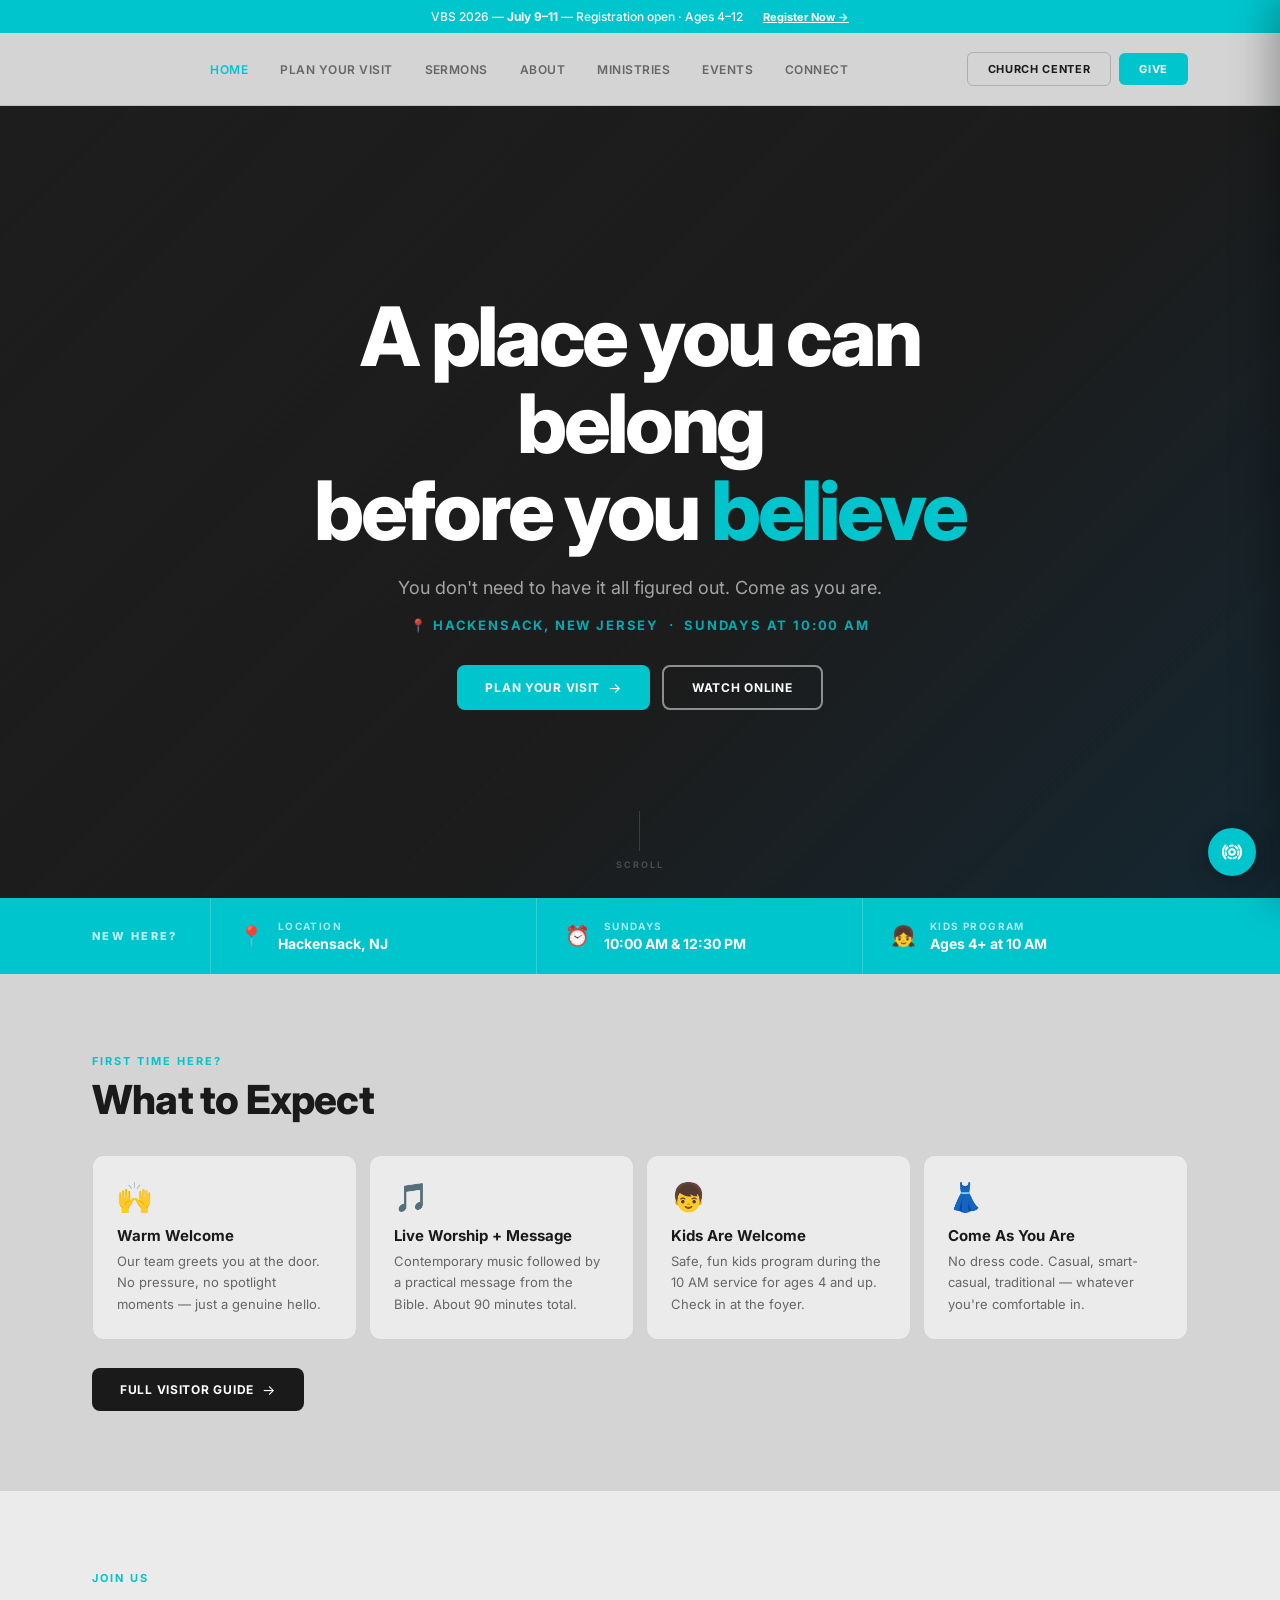
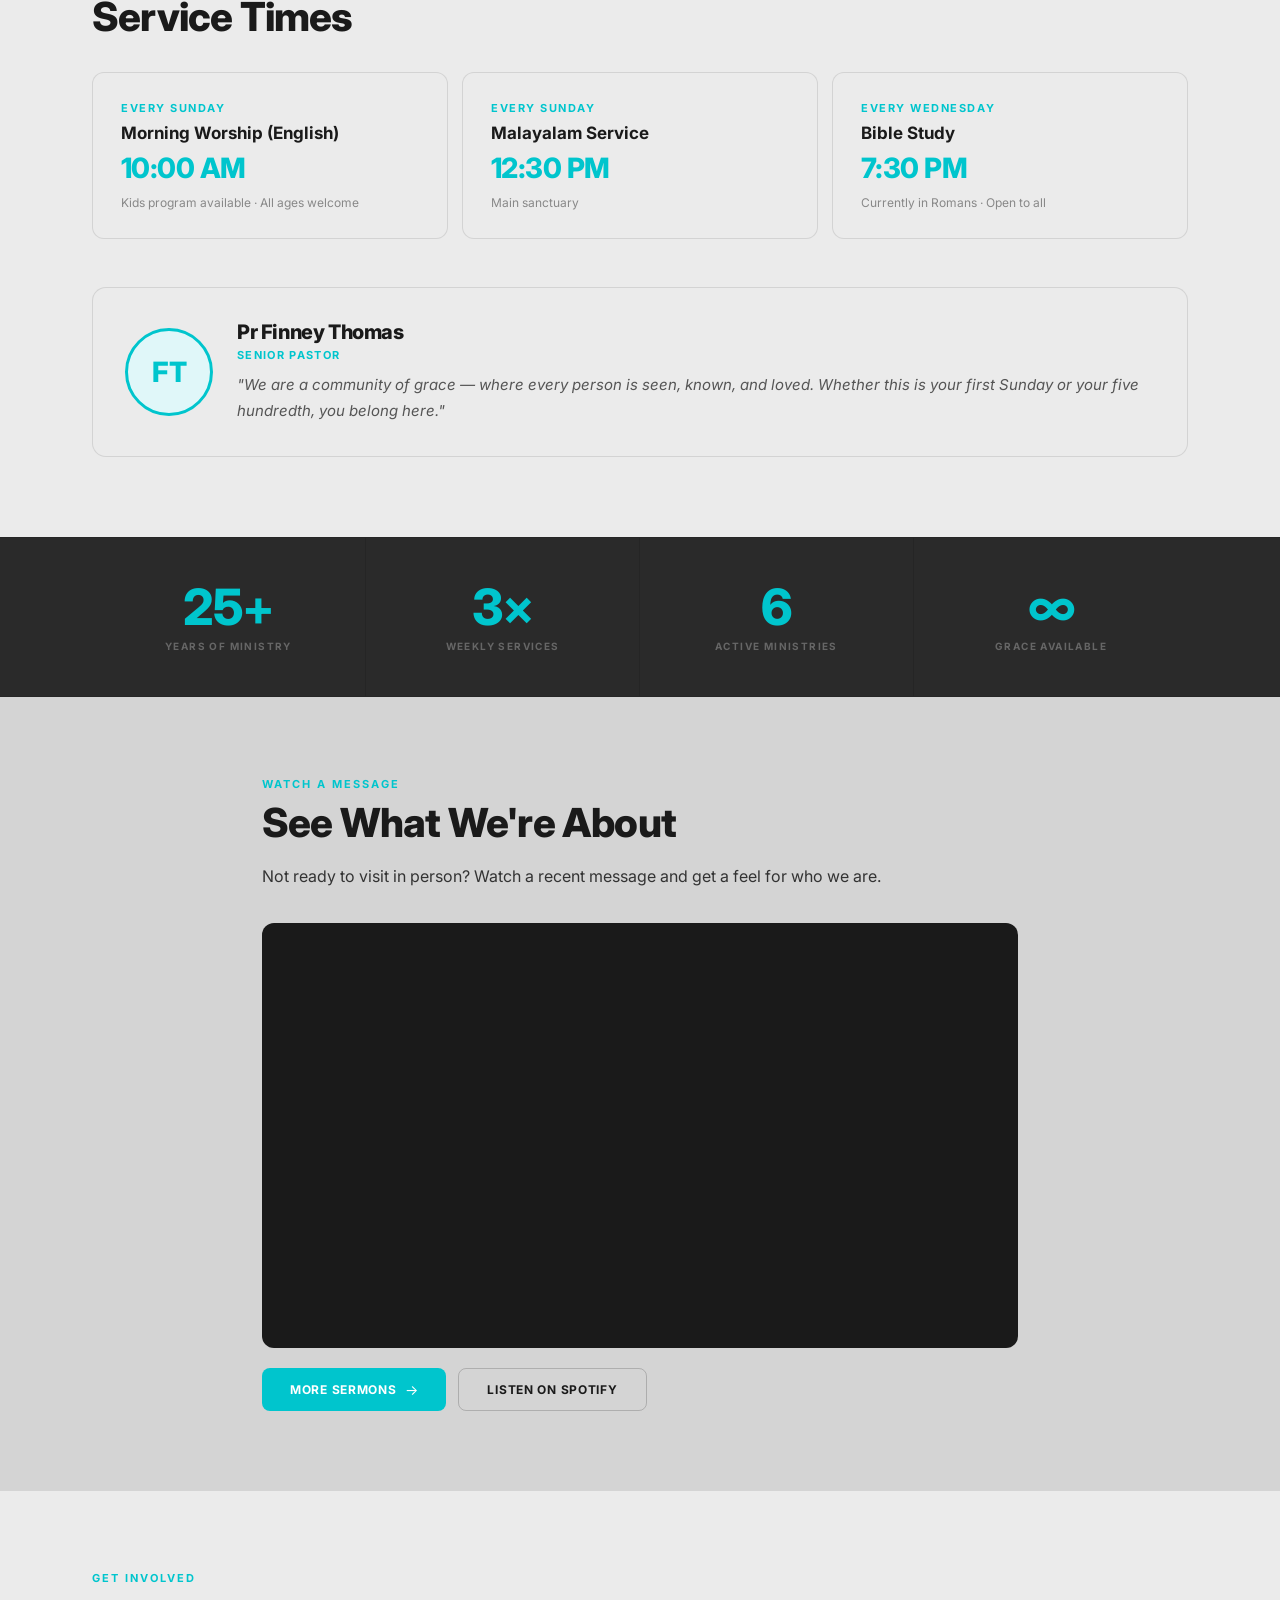
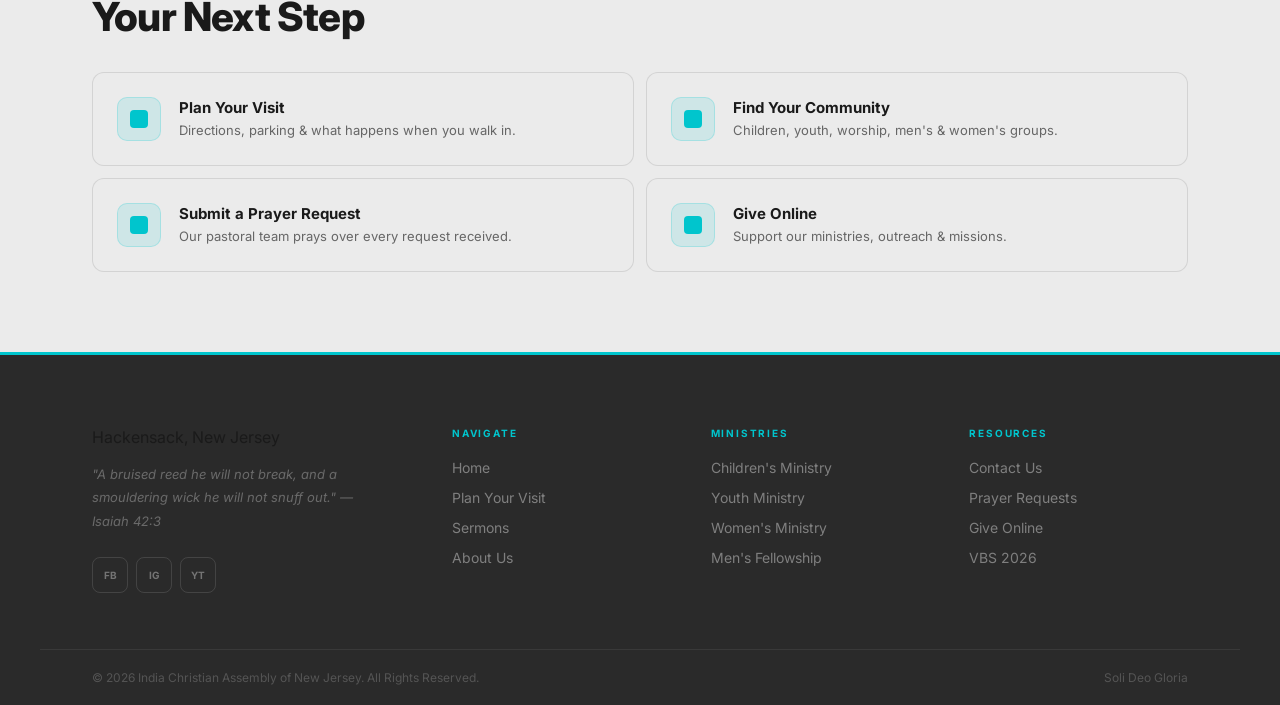
==== index.html @ 39628cf7 "Add files via upload" ====
<!DOCTYPE html>
<html lang="en">
<head>
<meta charset="UTF-8"/><meta name="viewport" content="width=device-width,initial-scale=1.0"/>
<title>ICANJ – India Christian Assembly, New Jersey</title>
<link rel="stylesheet" href="style.css"/>
<style>
/* HERO */
.hero{position:relative;min-height:calc(100vh - 108px);display:flex;align-items:center;justify-content:center;overflow:hidden;background:#1a1a1a;}
.hero-vid{position:absolute;inset:0;width:100%;height:100%;pointer-events:none;}
.hero-vid iframe{position:absolute;top:50%;left:50%;transform:translate(-50%,-50%);width:177.78vh;min-width:100%;height:56.25vw;min-height:100%;pointer-events:none;opacity:0.55;}
.hero-overlay{position:absolute;inset:0;background:linear-gradient(135deg,rgba(30,30,30,0.88) 0%,rgba(30,30,30,0.6) 60%,rgba(0,100,160,0.18) 100%);}
.hero-content{position:relative;z-index:2;text-align:center;padding:0 24px;max-width:820px;}
.hero h1{font-family:'Inter',sans-serif;font-size:clamp(40px,6.5vw,82px);font-weight:800;color:#fff;line-height:1.06;letter-spacing:-0.04em;margin-bottom:18px;}
.hero h1 em{font-style:normal;color:var(--teal);}
.hero-sub{font-size:18px;font-weight:400;color:rgba(255,255,255,0.6);line-height:1.7;max-width:500px;margin:0 auto 14px;}
.hero-location{font-size:13px;font-weight:700;letter-spacing:0.14em;text-transform:uppercase;color:rgba(0,197,205,0.85);margin-bottom:32px;}
.hero-btns{display:flex;gap:12px;justify-content:center;flex-wrap:wrap;}
.hero-scroll{position:absolute;bottom:28px;left:50%;transform:translateX(-50%);z-index:2;display:flex;flex-direction:column;align-items:center;gap:8px;}
.hero-scroll-line{width:1px;height:40px;background:rgba(255,255,255,0.15);}
.hero-scroll span{font-size:9px;font-weight:700;letter-spacing:0.22em;text-transform:uppercase;color:rgba(255,255,255,0.2);}

/* NEW HERE STRIP */
.new-here-strip{background:var(--teal);}
.new-here-inner{max-width:1200px;margin:0 auto;padding:0 52px;display:grid;grid-template-columns:auto 1px 1fr 1px 1fr 1px 1fr;align-items:stretch;}
.nh-label{padding:22px 32px 22px 0;display:flex;align-items:center;}
.nh-label span{font-size:11px;font-weight:800;letter-spacing:0.22em;text-transform:uppercase;color:rgba(255,255,255,0.75);}
.nh-sep{background:rgba(255,255,255,0.2);}
.nh-item{padding:22px 28px;display:flex;align-items:center;gap:14px;}
.nh-icon{font-size:20px;flex-shrink:0;}
.nh-text-label{font-size:10px;font-weight:700;letter-spacing:0.14em;text-transform:uppercase;color:rgba(255,255,255,0.65);margin-bottom:3px;}
.nh-text-val{font-size:14px;font-weight:700;color:#fff;}

/* WHAT TO EXPECT */
.expect-grid{display:grid;grid-template-columns:repeat(4,1fr);gap:12px;margin-top:32px;}
.exp-card{background:var(--bg-white);border-radius:12px;padding:24px;border:1px solid var(--border);}
.exp-icon{font-size:28px;margin-bottom:12px;}
.exp-title{font-size:15px;font-weight:700;color:var(--ink);margin-bottom:6px;}
.exp-body{font-size:13px;color:#666;line-height:1.65;}

/* SERVICE TIMES */
.times-grid{display:grid;grid-template-columns:repeat(3,1fr);gap:14px;margin-top:32px;}
.time-card{background:var(--bg-white);border-radius:12px;padding:28px;border:1px solid var(--border);display:flex;flex-direction:column;gap:8px;}
.time-day{font-size:11px;font-weight:700;letter-spacing:0.14em;text-transform:uppercase;color:var(--teal);}
.time-name{font-size:17px;font-weight:700;color:var(--ink);}
.time-hour{font-size:28px;font-weight:800;color:var(--teal);letter-spacing:-0.02em;}
.time-note{font-size:12px;color:#888;margin-top:2px;}

/* PASTOR */
.pastor-card{background:var(--bg-white);border:1px solid var(--border);border-radius:14px;padding:32px;display:flex;align-items:center;gap:24px;margin-top:48px;}
.pastor-av{width:88px;height:88px;border-radius:50%;background:#e0f7f9;border:3px solid var(--teal);flex-shrink:0;overflow:hidden;display:flex;align-items:center;justify-content:center;}
.pastor-av img{width:100%;height:100%;object-fit:cover;}
.pastor-av-fallback{font-size:28px;font-weight:800;color:var(--teal);}
.pastor-name{font-size:20px;font-weight:800;color:#1a1a1a;letter-spacing:-0.02em;margin-bottom:4px;}
.pastor-role{font-size:11px;font-weight:700;letter-spacing:0.12em;text-transform:uppercase;color:var(--teal);margin-bottom:10px;}
.pastor-quote{font-size:15px;color:#555;line-height:1.75;font-style:italic;}

/* STATS */
.stats-band{background:var(--dark);border-top:1px solid var(--border);border-bottom:1px solid var(--border);}
.stats-inner{max-width:1200px;margin:0 auto;padding:0 52px;display:grid;grid-template-columns:repeat(4,1fr);}
.stat{padding:44px 32px;border-right:1px solid var(--border);text-align:center;}
.stat:last-child{border-right:none;}
.stat-n{font-size:50px;font-weight:800;color:var(--teal);letter-spacing:-0.03em;line-height:1;margin-bottom:8px;}
.stat-n b{color:var(--teal);}
.stat-l{font-size:10px;font-weight:700;letter-spacing:0.14em;text-transform:uppercase;color:var(--muted);}

/* SERMON */
.sermon-embed{border-radius:12px;overflow:hidden;aspect-ratio:16/9;background:#1a1a1a;margin-top:32px;}
.sermon-embed iframe{width:100%;height:100%;border:none;}

/* NEXT STEPS */
.connect-grid{display:grid;grid-template-columns:repeat(2,1fr);gap:12px;margin-top:32px;}
.cn-card{background:var(--bg-white);border-radius:12px;padding:24px;display:flex;align-items:center;gap:18px;border:1px solid var(--border);transition:border-color 0.2s;cursor:pointer;text-decoration:none;color:inherit;}
.cn-card:hover{border-color:var(--teal);}
.cn-icon{width:44px;height:44px;border-radius:10px;background:var(--teal-light);border:1px solid rgba(0,197,205,0.2);display:flex;align-items:center;justify-content:center;flex-shrink:0;}
.cn-icon-dot{width:18px;height:18px;background:var(--teal);border-radius:4px;}
.cn-title{font-size:15px;font-weight:700;color:#1a1a1a;margin-bottom:4px;}
.cn-sub{font-size:13px;color:#666;line-height:1.5;}

@media(max-width:1024px){
  .hero{min-height:auto;padding:100px 0 80px;}
  .hero-scroll{display:none;}
  .new-here-inner{grid-template-columns:1fr;padding:0 16px;}
  .nh-label{display:none;}
  .nh-sep{height:1px;width:100%;display:block;}
  .nh-item{padding:14px 0;}
  .expect-grid{grid-template-columns:1fr 1fr;}
  .times-grid{grid-template-columns:1fr;}
  .stats-inner{padding:0 16px;grid-template-columns:repeat(2,1fr);}
  .stat{padding:28px 16px;}
  .connect-grid{grid-template-columns:1fr;}
  .pastor-card{flex-direction:column;text-align:center;}
}
@media(max-width:480px){
  .hero h1{font-size:36px;}
  .stat-n{font-size:38px;}
  .expect-grid{grid-template-columns:1fr;}
}
</style>
</head>
<body>
<script src="header.js"></script>

<!-- ══ HERO ══ -->
<section class="hero">
  <div class="hero-vid">
    <iframe src="https://www.youtube.com/embed/J9h4VWP13VI?autoplay=1&mute=1&loop=1&playlist=J9h4VWP13VI&controls=0&showinfo=0&rel=0&modestbranding=1&iv_load_policy=3&disablekb=1&playsinline=1&start=8" frameborder="0" allow="autoplay; encrypted-media" allowfullscreen title="Hero background"></iframe>
  </div>
  <div class="hero-overlay"></div>
  <div class="hero-content">
    <h1>A place you can belong<br/>before you <em>believe</em></h1>
    <p class="hero-sub">You don't need to have it all figured out. Come as you are.</p>
    <div class="hero-location">📍 Hackensack, New Jersey &nbsp;·&nbsp; Sundays at 10:00 AM</div>
    <div class="hero-btns">
      <a href="visit.html" class="btn btn-primary btn-arrow">Plan Your Visit</a>
      <a href="sermons.html" class="btn btn-outline-light">Watch Online</a>
    </div>
  </div>
  <div class="hero-scroll"><div class="hero-scroll-line"></div><span>Scroll</span></div>
</section>

<!-- ══ NEW HERE STRIP — key info visible immediately ══ -->
<div class="new-here-strip">
  <div class="new-here-inner">
    <div class="nh-label"><span>New Here?</span></div>
    <div class="nh-sep"></div>
    <div class="nh-item">
      <div class="nh-icon">📍</div>
      <div><div class="nh-text-label">Location</div><div class="nh-text-val">Hackensack, NJ</div></div>
    </div>
    <div class="nh-sep"></div>
    <div class="nh-item">
      <div class="nh-icon">⏰</div>
      <div><div class="nh-text-label">Sundays</div><div class="nh-text-val">10:00 AM &amp; 12:30 PM</div></div>
    </div>
    <div class="nh-sep"></div>
    <div class="nh-item">
      <div class="nh-icon">👧</div>
      <div><div class="nh-text-label">Kids Program</div><div class="nh-text-val">Ages 4+ at 10 AM</div></div>
    </div>
  </div>
</div>

<!-- ══ WHAT TO EXPECT ══ -->
<section class="section" style="background:var(--bg-soft);">
  <div class="container">
    <span class="eyebrow">First Time Here?</span>
    <h2 class="section-title">What to Expect</h2>
    <div class="expect-grid">
      <div class="exp-card">
        <div class="exp-icon">🙌</div>
        <div class="exp-title">Warm Welcome</div>
        <div class="exp-body">Our team greets you at the door. No pressure, no spotlight moments — just a genuine hello.</div>
      </div>
      <div class="exp-card">
        <div class="exp-icon">🎵</div>
        <div class="exp-title">Live Worship + Message</div>
        <div class="exp-body">Contemporary music followed by a practical message from the Bible. About 90 minutes total.</div>
      </div>
      <div class="exp-card">
        <div class="exp-icon">👦</div>
        <div class="exp-title">Kids Are Welcome</div>
        <div class="exp-body">Safe, fun kids program during the 10 AM service for ages 4 and up. Check in at the foyer.</div>
      </div>
      <div class="exp-card">
        <div class="exp-icon">👗</div>
        <div class="exp-title">Come As You Are</div>
        <div class="exp-body">No dress code. Casual, smart-casual, traditional — whatever you're comfortable in.</div>
      </div>
    </div>
    <div style="margin-top:28px;">
      <a href="visit.html" class="btn btn-dark btn-arrow">Full Visitor Guide</a>
    </div>
  </div>
</section>

<!-- ══ SERVICE TIMES ══ -->
<section class="section" style="background:var(--bg-white);">
  <div class="container">
    <span class="eyebrow">Join Us</span>
    <h2 class="section-title">Service Times</h2>
    <div class="times-grid">
      <div class="time-card">
        <div class="time-day">Every Sunday</div>
        <div class="time-name">Morning Worship (English)</div>
        <div class="time-hour">10:00 AM</div>
        <div class="time-note">Kids program available · All ages welcome</div>
      </div>
      <div class="time-card">
        <div class="time-day">Every Sunday</div>
        <div class="time-name">Malayalam Service</div>
        <div class="time-hour">12:30 PM</div>
        <div class="time-note">Main sanctuary</div>
      </div>
      <div class="time-card">
        <div class="time-day">Every Wednesday</div>
        <div class="time-name">Bible Study</div>
        <div class="time-hour">7:30 PM</div>
        <div class="time-note">Currently in Romans · Open to all</div>
      </div>
    </div>
    <div class="pastor-card">
      <div class="pastor-av">
        <img src="https://images.unsplash.com/photo-1507003211169-0a1dd7228f2d?w=200&h=200&fit=crop&q=80" alt="Pr Finney Thomas" onerror="this.style.display='none';this.nextElementSibling.style.display='flex'"/>
        <span class="pastor-av-fallback" style="display:none;">FT</span>
      </div>
      <div>
        <div class="pastor-name">Pr Finney Thomas</div>
        <div class="pastor-role">Senior Pastor</div>
        <div class="pastor-quote">"We are a community of grace — where every person is seen, known, and loved. Whether this is your first Sunday or your five hundredth, you belong here."</div>
      </div>
    </div>
  </div>
</section>

<!-- ══ STATS ══ -->
<div class="stats-band">
  <div class="stats-inner">
    <div class="stat"><div class="stat-n">25<b>+</b></div><div class="stat-l">Years of Ministry</div></div>
    <div class="stat"><div class="stat-n">3<b>×</b></div><div class="stat-l">Weekly Services</div></div>
    <div class="stat"><div class="stat-n">6</div><div class="stat-l">Active Ministries</div></div>
    <div class="stat"><div class="stat-n"><b>∞</b></div><div class="stat-l">Grace Available</div></div>
  </div>
</div>

<!-- ══ WATCH A SERMON ══ -->
<section class="section" style="background:var(--bg-soft);">
  <div class="container" style="max-width:860px;">
    <span class="eyebrow">Watch a Message</span>
    <h2 class="section-title">See What We're About</h2>
    <p class="section-body">Not ready to visit in person? Watch a recent message and get a feel for who we are.</p>
    <div class="sermon-embed">
      <iframe src="https://www.youtube.com/embed/7fSo8N4GCF0?start=5511&rel=0&modestbranding=1" title="Romans 8:28 — All Things Work Together" frameborder="0" allow="accelerometer; autoplay; clipboard-write; encrypted-media; gyroscope; picture-in-picture" allowfullscreen loading="lazy"></iframe>
    </div>
    <div style="margin-top:20px;display:flex;gap:12px;flex-wrap:wrap;">
      <a href="sermons.html" class="btn btn-primary btn-arrow">More Sermons</a>
      <a href="https://open.spotify.com/show/79ZreA0Kmp0KERqYSTQJQE" target="_blank" class="btn btn-outline-dark">Listen on Spotify</a>
    </div>
  </div>
</section>

<!-- ══ NEXT STEPS ══ -->
<section class="section" style="background:var(--bg-white);">
  <div class="container">
    <span class="eyebrow">Get Involved</span>
    <h2 class="section-title">Your Next Step</h2>
    <div class="connect-grid">
      <a href="visit.html" class="cn-card"><div class="cn-icon"><div class="cn-icon-dot"></div></div><div><div class="cn-title">Plan Your Visit</div><div class="cn-sub">Directions, parking &amp; what happens when you walk in.</div></div></a>
      <a href="ministries.html" class="cn-card"><div class="cn-icon"><div class="cn-icon-dot"></div></div><div><div class="cn-title">Find Your Community</div><div class="cn-sub">Children, youth, worship, men's &amp; women's groups.</div></div></a>
      <a href="connect.html" class="cn-card"><div class="cn-icon"><div class="cn-icon-dot"></div></div><div><div class="cn-title">Submit a Prayer Request</div><div class="cn-sub">Our pastoral team prays over every request received.</div></div></a>
      <a href="https://icanj.churchcenter.com/giving" target="_blank" class="cn-card"><div class="cn-icon"><div class="cn-icon-dot"></div></div><div><div class="cn-title">Give Online</div><div class="cn-sub">Support our ministries, outreach &amp; missions.</div></div></a>
    </div>
  </div>
</section>

<script src="footer.js"></script>
<script src="color-manager-widget.js"></script>
</body>
</html>
---- style.css ----
/* ═══════════════════════════════════════════════════════
   ICANJ — DESIGN SYSTEM v5
   Aesthetic: Grey 300 Base
   Font: Inter (all weights)
   Colors: Grey 300 (#C8C8C8) base + #00C5CD teal accent
═══════════════════════════════════════════════════════ */

@import url('https://fonts.googleapis.com/css2?family=Inter:wght@300;400;500;600;700;800&display=swap');

:root {
  --teal:        #00C5CD;
  --teal-dark:   #00a8b5;
  --teal-light:  rgba(0,197,205,0.12);

  --bg:          #C8C8C8;
  --bg-soft:     #D4D4D4;
  --bg-card:     #DEDEDE;
  --bg-white:    #EBEBEB;

  --ink:         #1a1a1a;
  --body:        #333333;
  --muted:       #666666;
  --border:      rgba(0,0,0,0.1);
  --border-mid:  rgba(0,0,0,0.18);

  --dark:        #2a2a2a;
  --dark-2:      #222222;
}

*, *::before, *::after { margin:0; padding:0; box-sizing:border-box; }
html { scroll-behavior:smooth; font-size:16px; }
body { font-family:'Inter',sans-serif; background:var(--bg); color:var(--ink); overflow-x:hidden; }
a { text-decoration:none; color:inherit; }
ul { list-style:none; }
button { cursor:pointer; font-family:inherit; }
img { max-width:100%; display:block; }

/* ── ANNOUNCE BAR ── */
.announce-bar {
  background:var(--teal);
  padding:9px 52px;
  display:flex; align-items:center; justify-content:center; gap:20px;
}
.announce-bar p { font-size:12px; font-weight:500; color:#fff; }
.announce-bar a { font-size:11px; font-weight:700; color:#fff; text-decoration:underline; white-space:nowrap; }

/* ── HEADER ── */
.site-header {
  background:rgba(200,200,200,0.97);
  backdrop-filter:blur(12px);
  border-bottom:1px solid var(--border);
  position:sticky; top:0; z-index:200;
}
.header-inner {
  max-width:1200px; margin:0 auto;
  display:flex; align-items:center; justify-content:space-between;
  padding:0 52px; height:72px;
}
.logo { display:flex; align-items:center; gap:10px; }
.logo img { height:44px; object-fit:contain; }
.site-nav { display:flex; align-items:center; gap:4px; }
.nav-link {
  font-family:'Inter',sans-serif;
  font-size:12px; font-weight:600; letter-spacing:0.04em; text-transform:uppercase;
  color:var(--muted); padding:8px 14px; background:none; border:none;
  border-radius:6px; transition:all 0.2s;
}
.nav-link:hover { color:var(--ink); background:rgba(0,0,0,0.06); }
.nav-link.active { color:var(--teal); }
.header-actions { display:flex; align-items:center; gap:8px; }
.btn-cc {
  font-family:'Inter',sans-serif;
  font-size:11px; font-weight:700; letter-spacing:0.06em; text-transform:uppercase;
  padding:9px 20px; background:transparent; color:var(--ink);
  border:1.5px solid var(--border-mid); border-radius:6px; transition:all 0.2s;
}
.btn-cc:hover { border-color:var(--ink); }
.btn-give {
  font-family:'Inter',sans-serif;
  font-size:11px; font-weight:700; letter-spacing:0.06em; text-transform:uppercase;
  padding:9px 20px; background:var(--teal); color:#fff;
  border:none; border-radius:6px; transition:background 0.2s;
}
.btn-give:hover { background:var(--teal-dark); }

/* ── BUTTONS ── */
.btn {
  display:inline-flex; align-items:center; gap:8px;
  font-family:'Inter',sans-serif;
  font-size:12px; font-weight:700; letter-spacing:0.06em; text-transform:uppercase;
  padding:13px 28px; border:none; border-radius:8px; cursor:pointer; transition:all 0.2s;
}
.btn-primary { background:var(--teal); color:#fff; }
.btn-primary:hover { background:var(--teal-dark); }
.btn-dark { background:var(--ink); color:#fff; }
.btn-dark:hover { background:#333; }
.btn-outline-light { background:transparent; color:#fff; border:2px solid rgba(255,255,255,0.5); }
.btn-outline-light:hover { border-color:#fff; background:rgba(255,255,255,0.1); }
.btn-outline-dark { background:transparent; color:var(--ink); border:1.5px solid var(--border-mid); }
.btn-outline-dark:hover { border-color:var(--ink); background:var(--ink); color:#fff; }
.btn-arrow::after { content:'→'; font-size:14px; font-weight:400; }

/* ── LAYOUT ── */
.container { max-width:1200px; margin:0 auto; padding:0 52px; }
.section { padding:80px 0; }

/* ── TYPOGRAPHY ── */
.eyebrow {
  font-family:'Inter',sans-serif;
  font-size:11px; font-weight:700; letter-spacing:0.18em; text-transform:uppercase;
  color:var(--teal); margin-bottom:10px; display:block;
}
.section-title {
  font-family:'Inter',sans-serif;
  font-size:clamp(26px,3.5vw,40px); font-weight:800;
  color:var(--ink); line-height:1.12; letter-spacing:-0.02em; margin-bottom:16px;
}
.section-title.on-dark { color:#fff; }
.section-body {
  font-family:'Inter',sans-serif;
  font-size:16px; font-weight:400; color:var(--body); line-height:1.8;
}
.section-body.on-dark { color:rgba(255,255,255,0.6); }

/* ── PAGE MASTHEAD ── */
.page-masthead {
  background:var(--dark);
  padding:80px 52px 72px; position:relative; overflow:hidden;
}
.page-masthead::after {
  content:''; position:absolute; bottom:0; left:0; right:0; height:3px;
  background:var(--teal);
}
.page-masthead .eyebrow { color:rgba(0,197,205,0.8); }
.page-masthead h1 {
  font-family:'Inter',sans-serif;
  font-size:clamp(40px,6vw,76px); font-weight:800;
  color:#fff; line-height:1.06; letter-spacing:-0.03em; margin-bottom:14px;
}
.page-masthead p {
  font-size:17px; font-weight:400;
  color:rgba(255,255,255,0.45); max-width:480px; line-height:1.7;
}

/* ── VERSE BAND ── */
.verse-band {
  background:var(--dark-2); padding:80px 52px; text-align:center;
}
.verse-band blockquote { max-width:660px; margin:0 auto; }
.verse-band blockquote p {
  font-family:'Inter',sans-serif;
  font-size:clamp(20px,3vw,32px); font-weight:600; font-style:italic;
  color:#fff; line-height:1.6; margin-bottom:20px;
}
.verse-band blockquote cite {
  font-size:11px; font-weight:700; letter-spacing:0.22em; text-transform:uppercase;
  color:var(--teal); font-style:normal;
}

/* ── CARDS ── */
.card {
  background:var(--bg-card); border:1px solid var(--border);
  border-radius:12px; padding:28px; transition:border-color 0.2s;
}
.card:hover { border-color:var(--teal); }

/* ── FORMS ── */
.field { margin-bottom:18px; }
.field label { display:block; font-size:11px; font-weight:700; letter-spacing:0.12em; text-transform:uppercase; color:var(--muted); margin-bottom:7px; }
.field input, .field textarea, .field select {
  width:100%; padding:11px 14px;
  border:1.5px solid var(--border-mid); border-radius:8px;
  background:var(--bg-white); font-size:15px; font-family:'Inter',sans-serif;
  color:var(--ink); outline:none; transition:border-color 0.2s; -webkit-appearance:none;
}
.field input:focus, .field textarea:focus, .field select:focus { border-color:var(--teal); background:#fff; }
.field textarea { height:110px; resize:vertical; }
.field-row { display:grid; grid-template-columns:1fr 1fr; gap:14px; }

/* ── FAQ ── */
.faq-item { border-bottom:1px solid var(--border); }
.faq-item:first-of-type { border-top:1px solid var(--border); }
.faq-trigger {
  width:100%; display:flex; justify-content:space-between; align-items:center;
  padding:22px 0; background:none; border:none; text-align:left;
  font-family:'Inter',sans-serif; font-size:17px; font-weight:600; color:var(--ink);
  transition:color 0.2s; cursor:pointer;
}
.faq-trigger:hover { color:var(--teal); }
.faq-icon { font-size:24px; color:var(--muted); flex-shrink:0; margin-left:20px; transition:transform 0.3s ease; }
.faq-item.open .faq-icon { transform:rotate(45deg); color:var(--teal); }
.faq-body { display:none; padding:0 0 22px; }
.faq-item.open .faq-body { display:block; }
.faq-body p { font-size:15px; color:var(--body); line-height:1.8; }

/* ── FOOTER ── */
.site-footer { background:var(--dark); border-top:3px solid var(--teal); }
.footer-upper {
  max-width:1200px; margin:0 auto;
  display:grid; grid-template-columns:280px 1fr;
  gap:80px; padding:72px 52px 56px;
  border-bottom:1px solid rgba(255,255,255,0.07);
}
.footer-brand-verse {
  font-size:13px; font-style:italic; color:rgba(255,255,255,0.3); line-height:1.8; margin:16px 0 24px;
}
.footer-social { display:flex; gap:8px; }
.fsoc-btn {
  width:36px; height:36px; border-radius:8px; border:1px solid rgba(255,255,255,0.12);
  display:flex; align-items:center; justify-content:center;
  font-size:10px; font-weight:700; color:rgba(255,255,255,0.35);
  transition:all 0.2s; text-decoration:none;
}
.fsoc-btn:hover { background:var(--teal); border-color:var(--teal); color:#fff; }
.footer-nav-cols { display:grid; grid-template-columns:repeat(3,1fr); gap:40px; }
.footer-col h5 {
  font-size:10px; font-weight:700; letter-spacing:0.18em; text-transform:uppercase;
  color:var(--teal); margin-bottom:18px;
}
.footer-col ul { display:flex; flex-direction:column; gap:10px; }
.footer-col ul li a { font-size:14px; font-weight:400; color:rgba(255,255,255,0.4); transition:color 0.2s; }
.footer-col ul li a:hover { color:#fff; }
.footer-lower {
  max-width:1200px; margin:0 auto;
  display:flex; justify-content:space-between; align-items:center; padding:20px 52px;
}
.footer-lower p { font-size:12px; color:rgba(255,255,255,0.2); }

/* ── HAMBURGER ── */
.menu-toggle {
  display:none; flex-direction:column; justify-content:center;
  align-items:center; gap:5px; width:40px; height:40px;
  background:none; border:1.5px solid var(--border-mid);
  cursor:pointer; padding:8px; flex-shrink:0; border-radius:6px; transition:all 0.2s;
}
.menu-toggle:hover { border-color:var(--ink); }
.menu-toggle span { display:block; width:18px; height:1.5px; background:var(--ink); transition:all 0.3s ease; transform-origin:center; }
.menu-toggle.open span:nth-child(1) { transform:translateY(6.5px) rotate(45deg); }
.menu-toggle.open span:nth-child(2) { opacity:0; transform:scaleX(0); }
.menu-toggle.open span:nth-child(3) { transform:translateY(-6.5px) rotate(-45deg); }

/* ── MOBILE NAV ── */
.mobile-nav { display:none; position:fixed; top:0; left:0; right:0; bottom:0; z-index:300; pointer-events:none; }
.mobile-nav-backdrop { position:absolute; inset:0; background:rgba(0,0,0,0.4); opacity:0; transition:opacity 0.3s ease; }
.mobile-nav-panel {
  position:absolute; top:0; right:0; bottom:0; width:min(320px,85vw);
  background:var(--bg-soft); border-left:1px solid var(--border);
  display:flex; flex-direction:column;
  transform:translateX(100%); transition:transform 0.35s cubic-bezier(0.16,1,0.3,1);
  overflow-y:auto; padding-bottom:32px;
}
.mobile-nav.open { pointer-events:all; }
.mobile-nav.open .mobile-nav-backdrop { opacity:1; }
.mobile-nav.open .mobile-nav-panel { transform:translateX(0); }
.mobile-nav-header { display:flex; align-items:center; justify-content:space-between; padding:20px 24px; border-bottom:1px solid var(--border); flex-shrink:0; }
.mobile-nav-close { width:36px; height:36px; background:none; border:1.5px solid var(--border-mid); border-radius:6px; display:flex; align-items:center; justify-content:center; font-size:18px; color:var(--muted); cursor:pointer; transition:all 0.2s; }
.mobile-nav-close:hover { background:var(--ink); color:#fff; border-color:var(--ink); }
.mobile-nav-links { padding:12px 0; border-bottom:1px solid var(--border); flex-shrink:0; }
.mobile-nav-link { display:flex; align-items:center; justify-content:space-between; padding:14px 24px; font-size:12px; font-weight:700; letter-spacing:0.08em; text-transform:uppercase; color:var(--muted); transition:all 0.2s; border-bottom:1px solid var(--border); }
.mobile-nav-link:last-child { border-bottom:none; }
.mobile-nav-link:hover, .mobile-nav-link.active { color:var(--ink); background:rgba(0,0,0,0.06); }
.mobile-nav-link.active { color:var(--teal); }
.mobile-nav-link::after { content:'→'; font-size:16px; color:var(--border-mid); font-weight:400; }
.mobile-nav-actions { padding:20px 24px; display:flex; flex-direction:column; gap:10px; flex-shrink:0; }
.mobile-nav-actions .btn-cc, .mobile-nav-actions .btn-give { width:100%; text-align:center; padding:13px 20px; display:block; font-size:11px; }

/* ── RESPONSIVE ── */
@media (max-width:1024px) {
  .announce-bar { padding:9px 16px; flex-direction:column; gap:4px; text-align:center; }
  .header-inner { padding:0 16px; height:64px; }
  .logo img { height:36px; }
  .site-nav { display:none; }
  .header-actions { display:none; }
  .menu-toggle { display:flex; }
  .mobile-nav { display:block; }
  .container { padding:0 16px; }
  .section { padding:56px 0; }
  .page-masthead { padding:52px 16px 48px; }
  .verse-band { padding:60px 16px; }
  .footer-upper { grid-template-columns:1fr; gap:32px; padding:48px 16px 32px; }
  .footer-nav-cols { grid-template-columns:1fr 1fr; gap:24px; }
  .footer-lower { padding:16px; flex-direction:column; gap:6px; text-align:center; }
  .field-row { grid-template-columns:1fr; }
}
@media (max-width:480px) {
  .container { padding:0 12px; }
  .section { padding:44px 0; }
  .footer-nav-cols { grid-template-columns:1fr; }
}
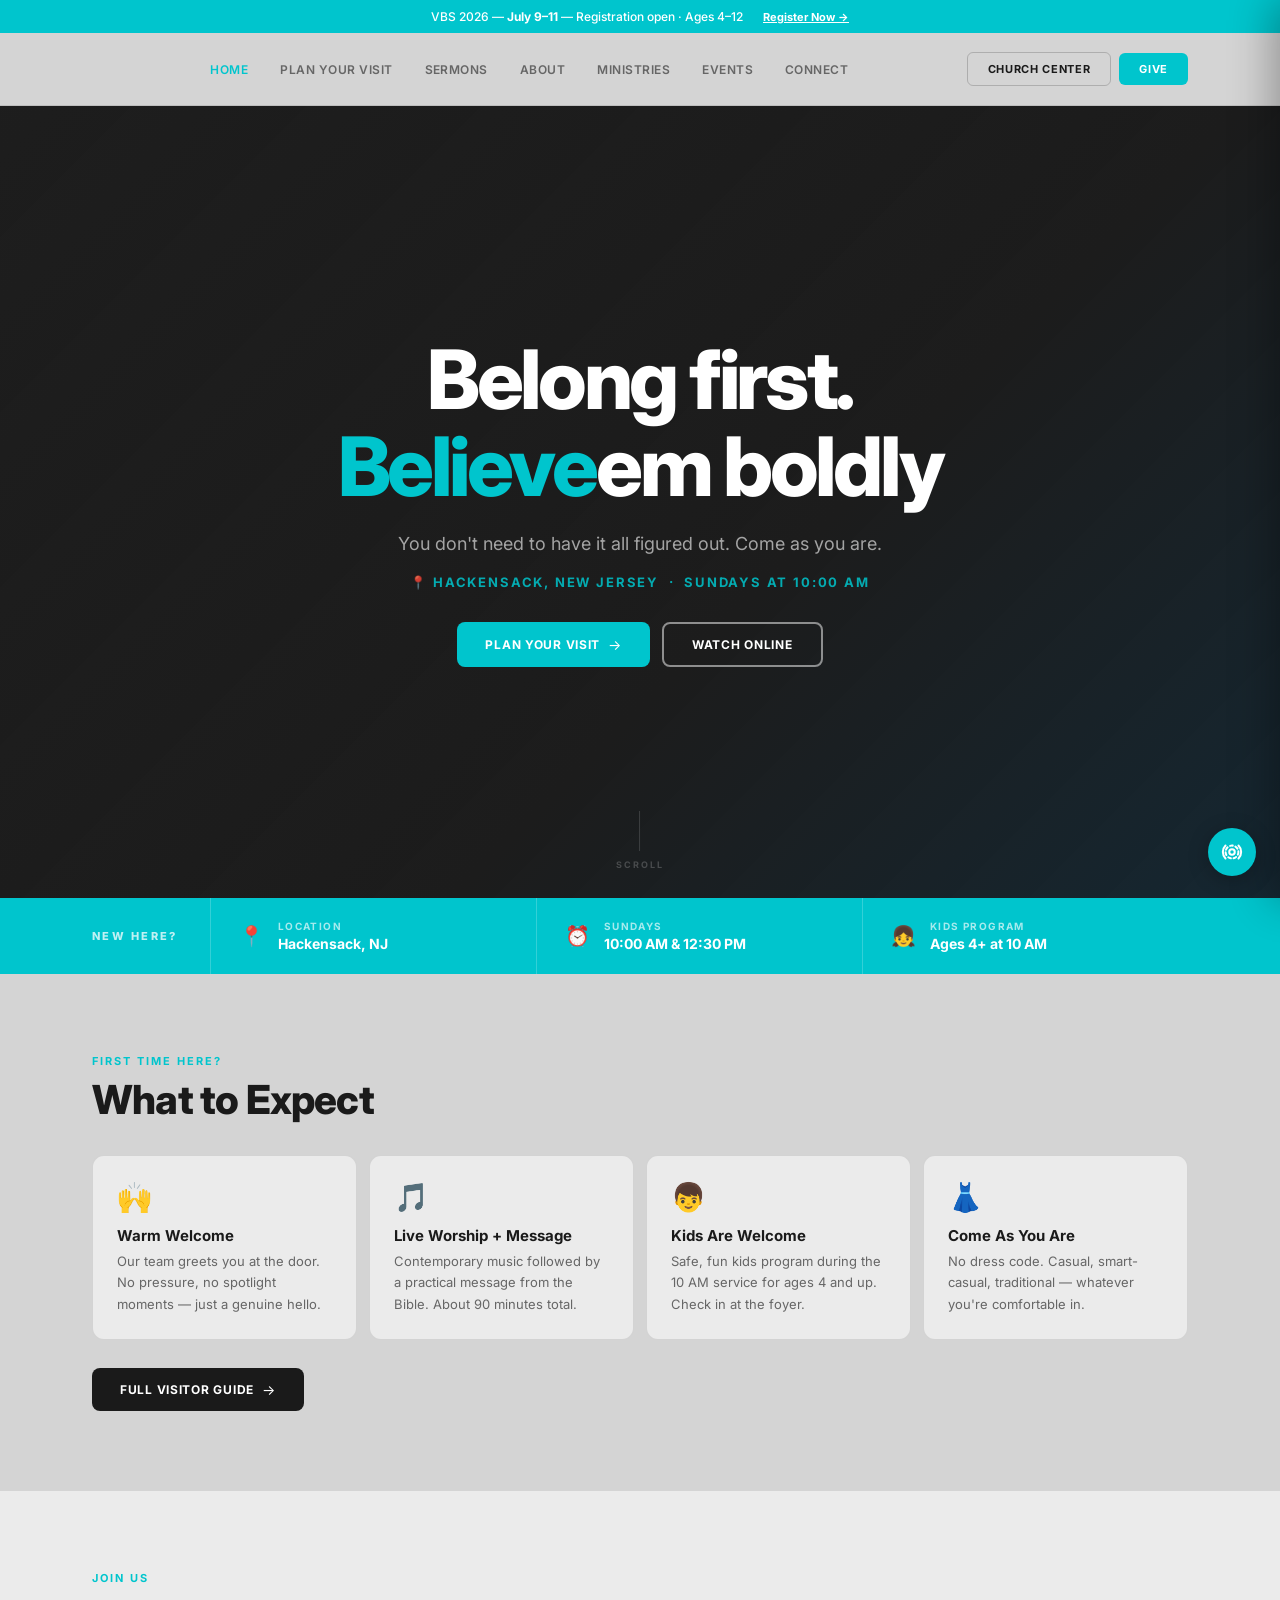
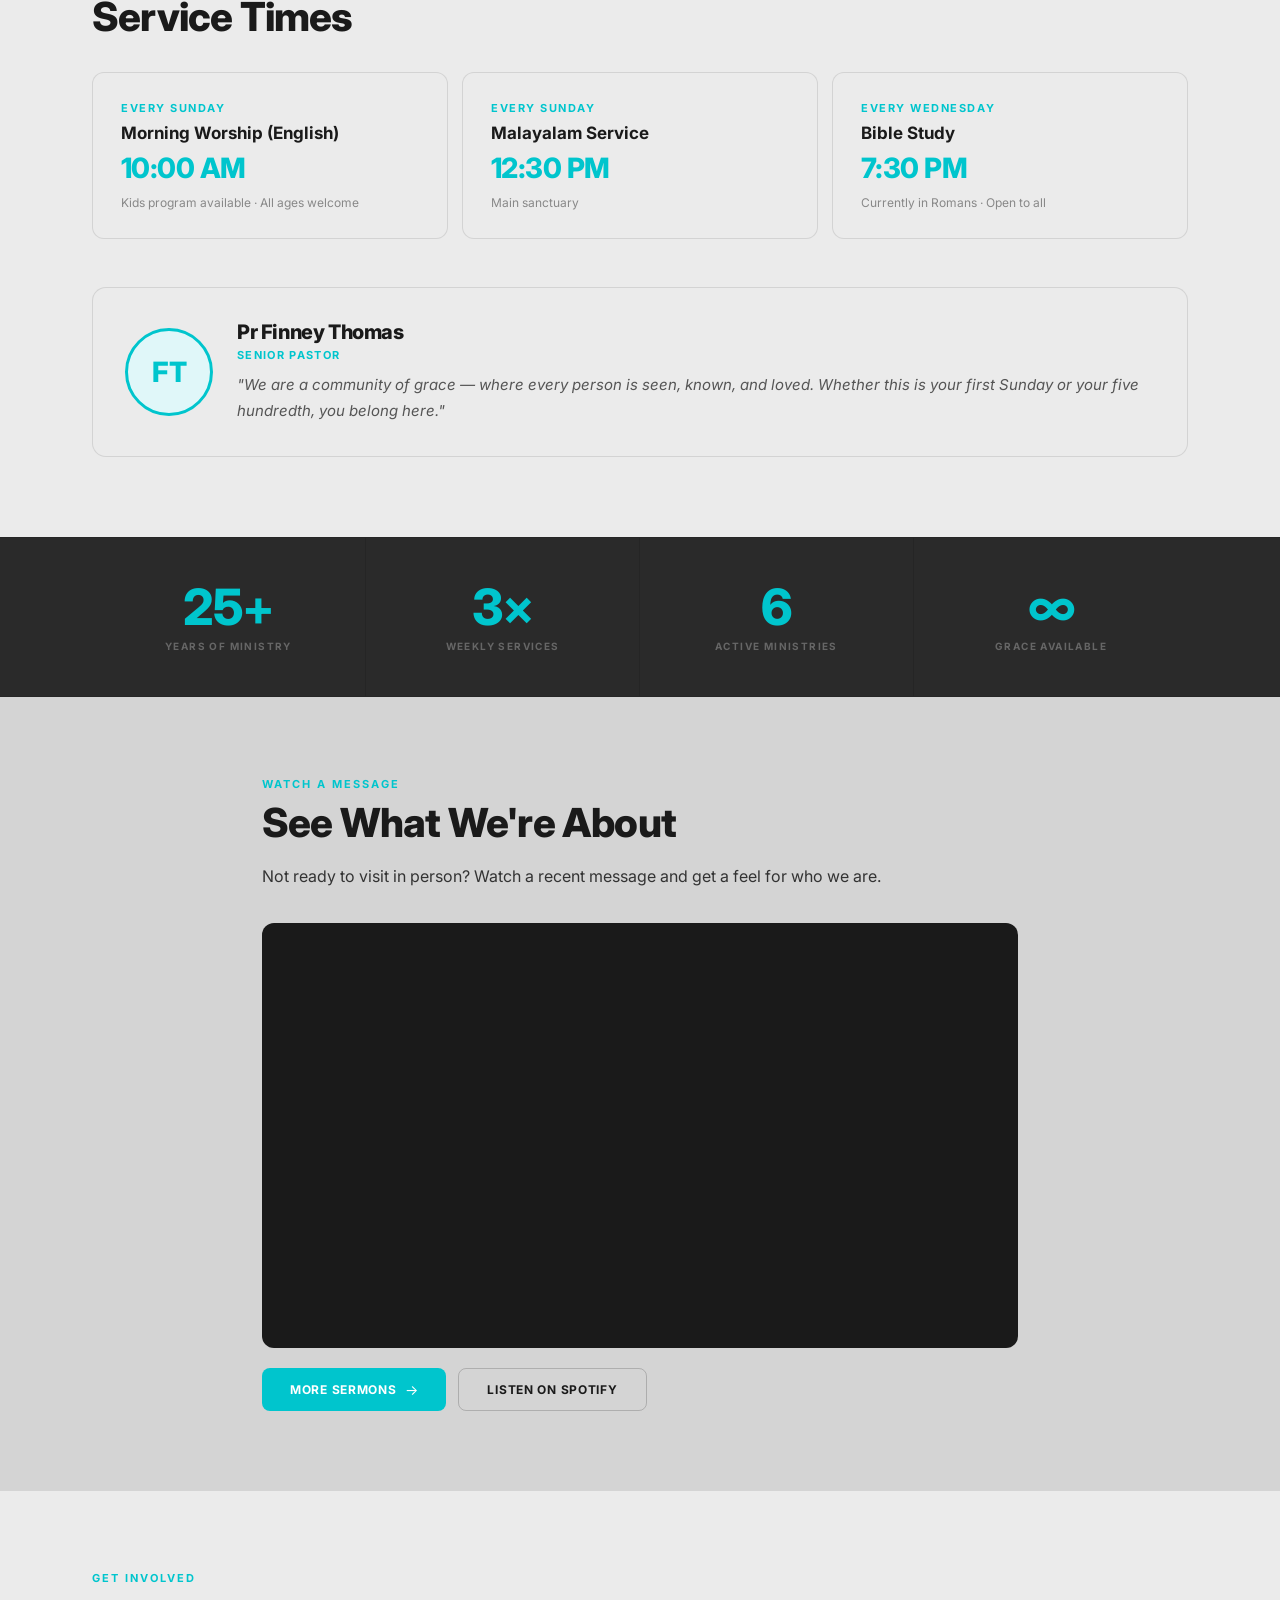
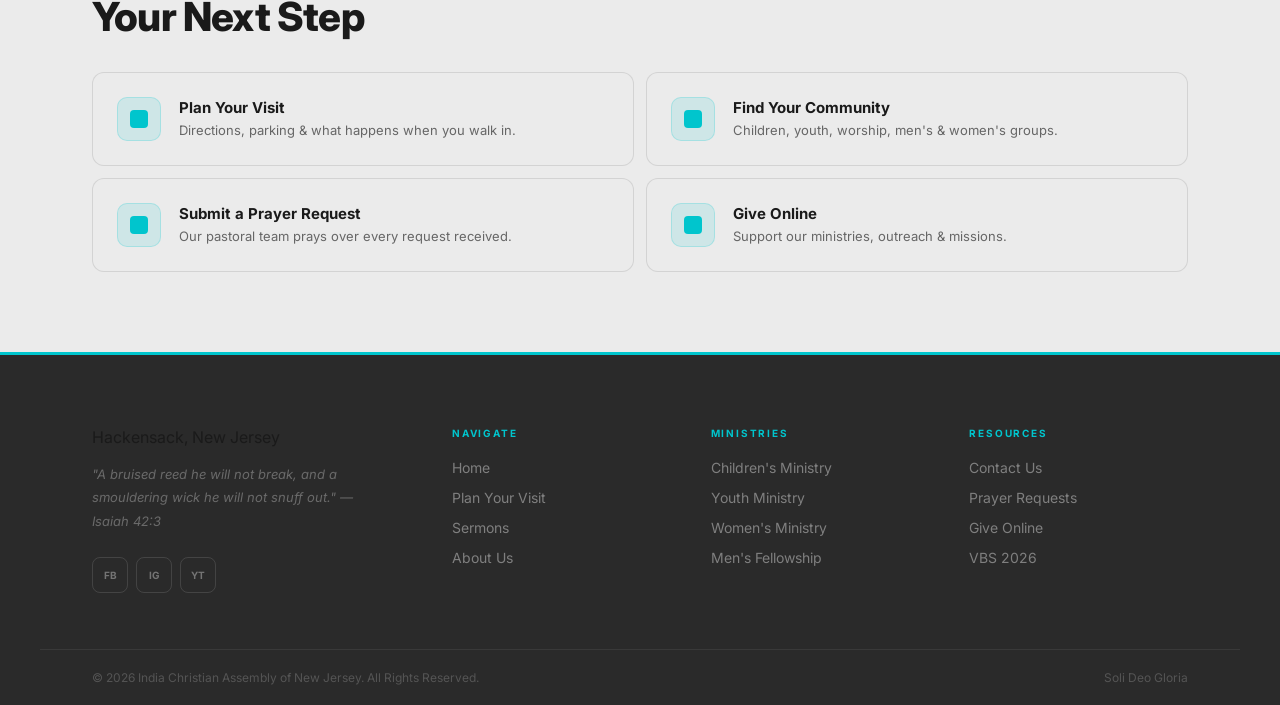
==== commit e9fba142: "Update hero heading text for clarity" ====
--- a/index.html
+++ b/index.html
@@ -108,7 +108,7 @@
   </div>
   <div class="hero-overlay"></div>
   <div class="hero-content">
-    <h1>A place you can belong<br/>before you <em>believe</em></h1>
+    <h1>Belong first. <em>Believe</em>em boldly</h1>
     <p class="hero-sub">You don't need to have it all figured out. Come as you are.</p>
     <div class="hero-location">📍 Hackensack, New Jersey &nbsp;·&nbsp; Sundays at 10:00 AM</div>
     <div class="hero-btns">
@@ -256,4 +256,4 @@
 <script src="footer.js"></script>
 <script src="color-manager-widget.js"></script>
 </body>
-</html>+</html>
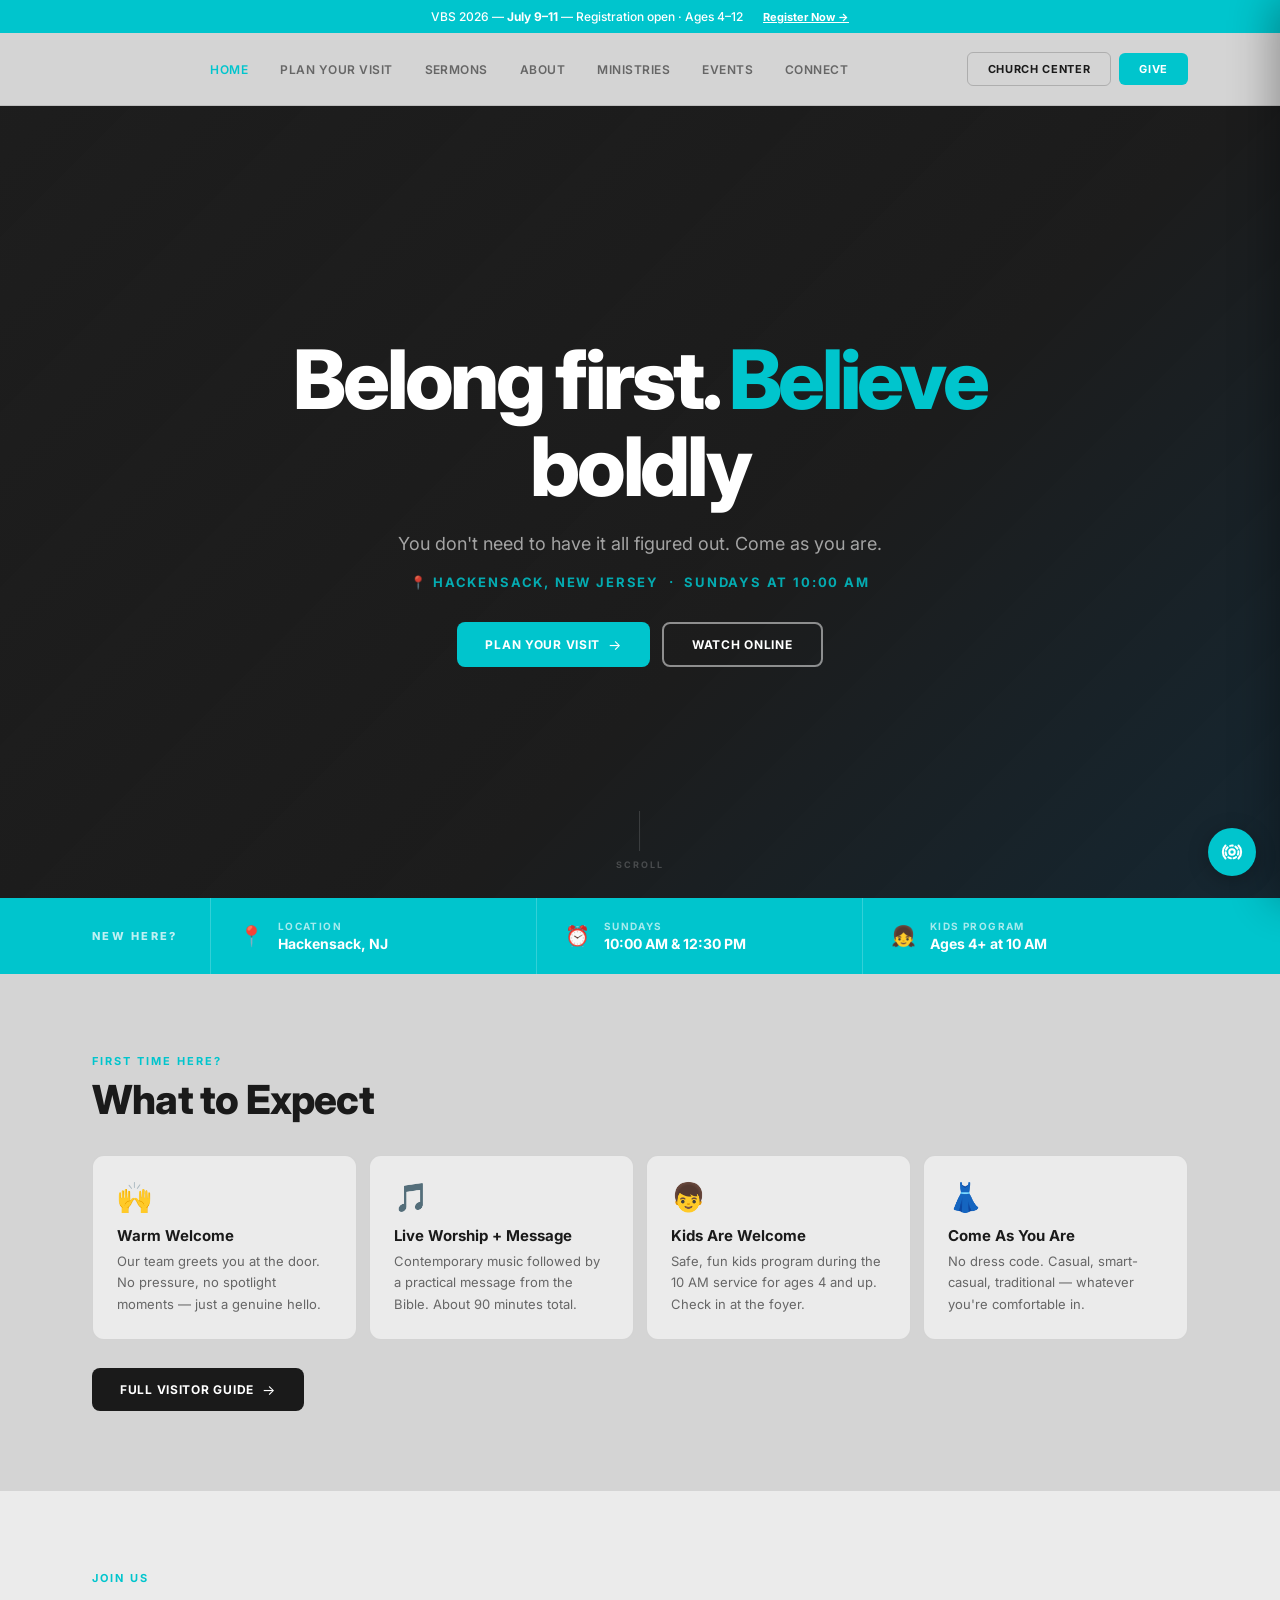
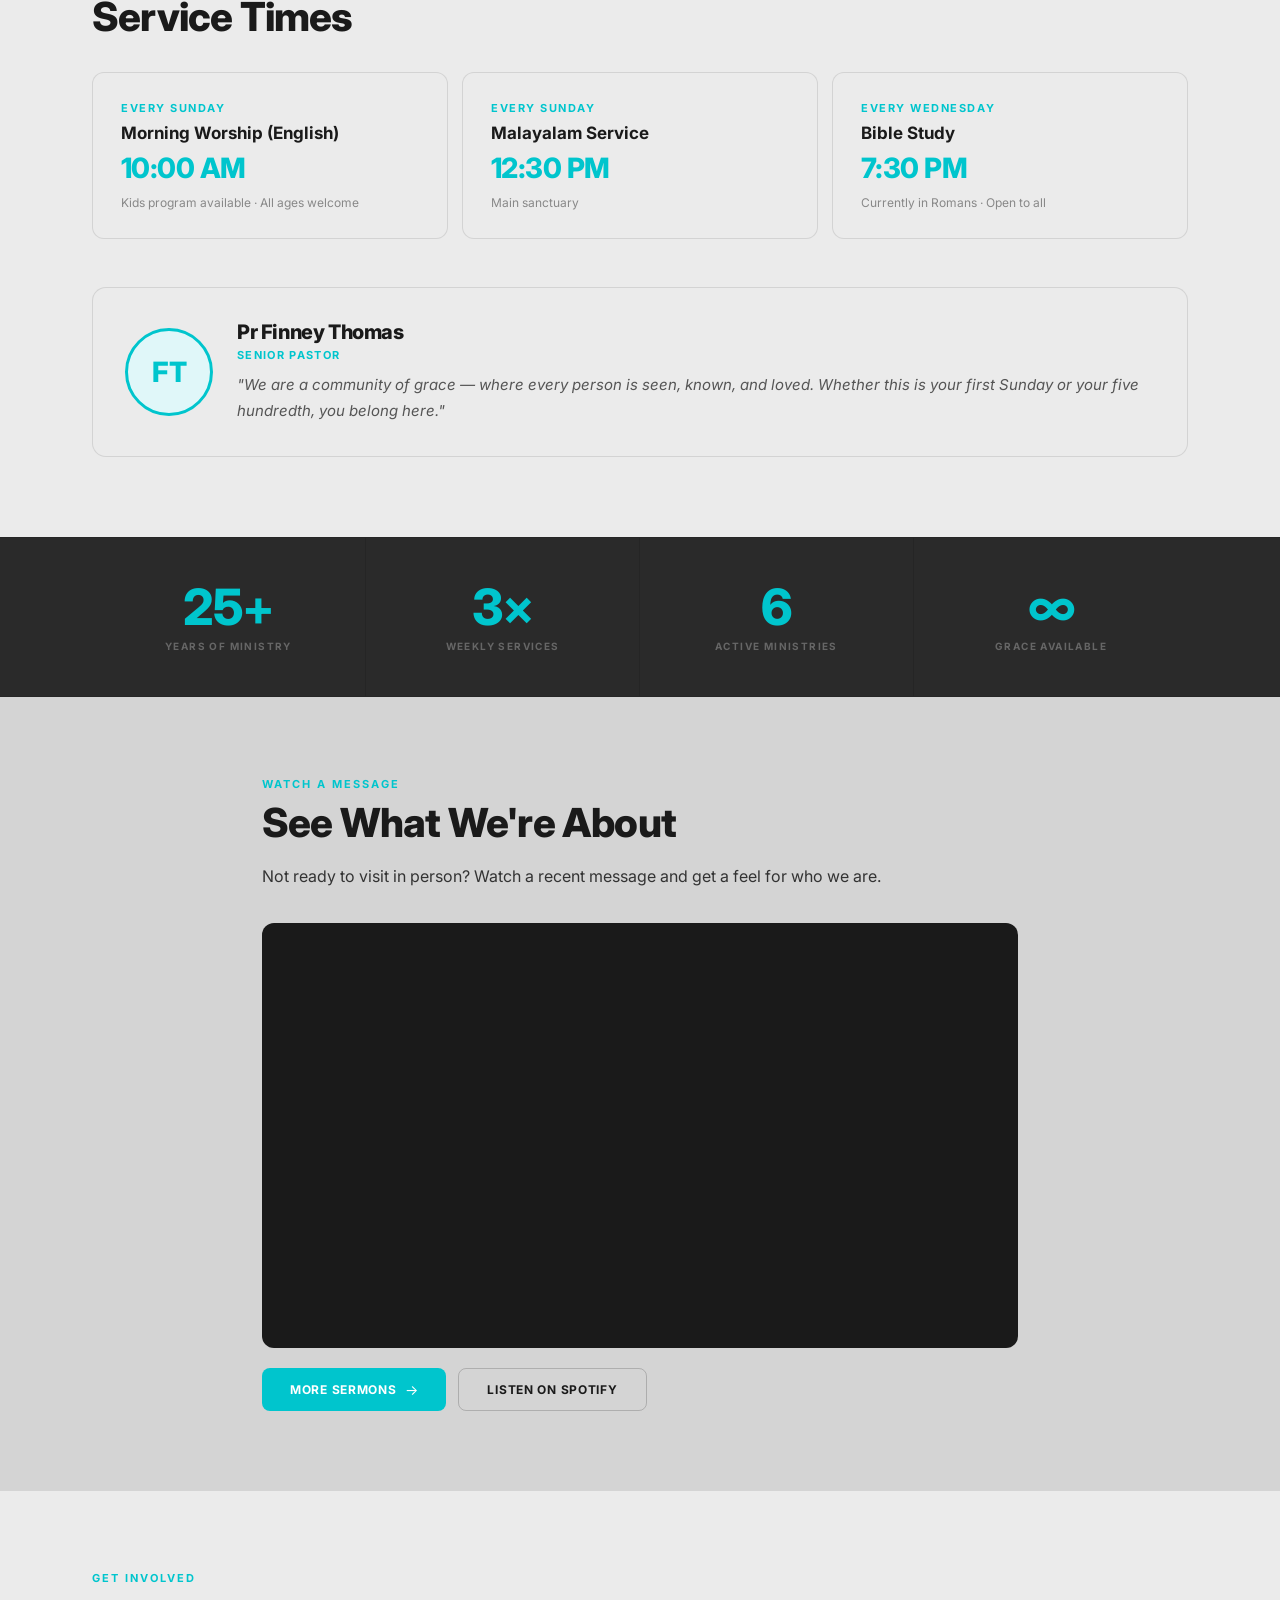
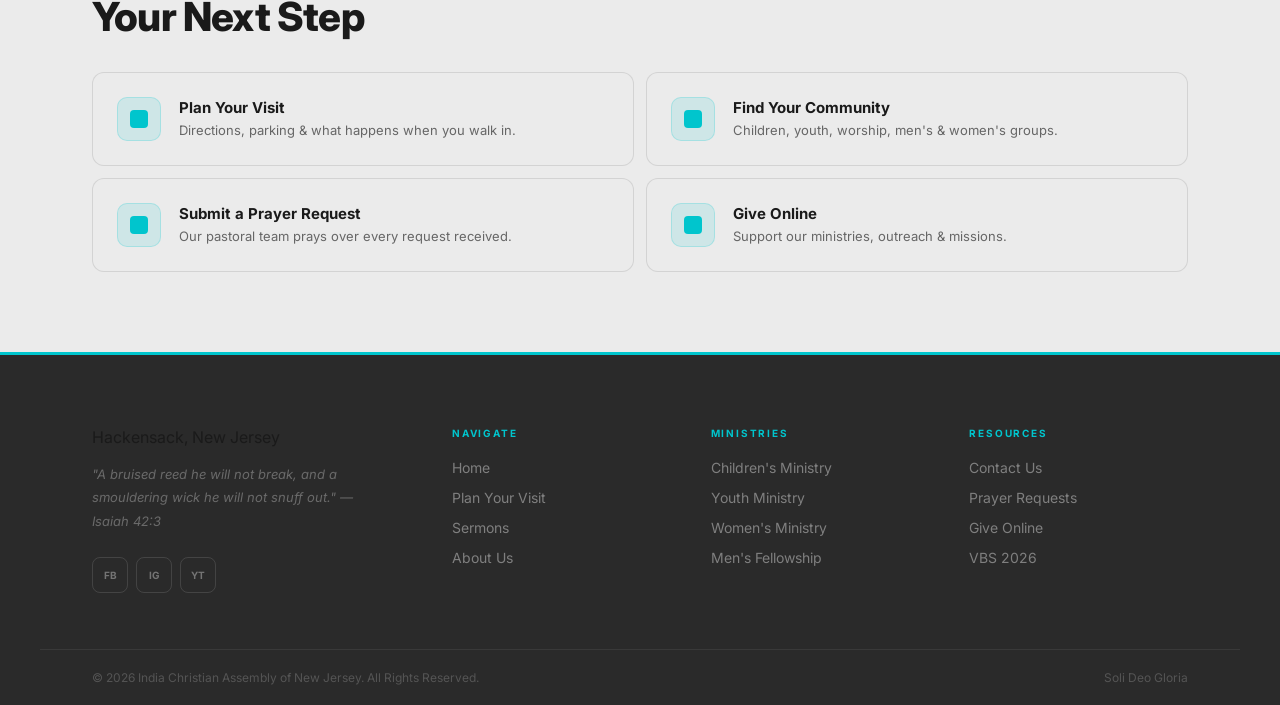
==== commit 6b965ce3: "Fix typo in hero heading" ====
--- a/index.html
+++ b/index.html
@@ -108,7 +108,7 @@
   </div>
   <div class="hero-overlay"></div>
   <div class="hero-content">
-    <h1>Belong first. <em>Believe</em>em boldly</h1>
+    <h1>Belong first. <em>Believe</em> boldly</h1>
     <p class="hero-sub">You don't need to have it all figured out. Come as you are.</p>
     <div class="hero-location">📍 Hackensack, New Jersey &nbsp;·&nbsp; Sundays at 10:00 AM</div>
     <div class="hero-btns">
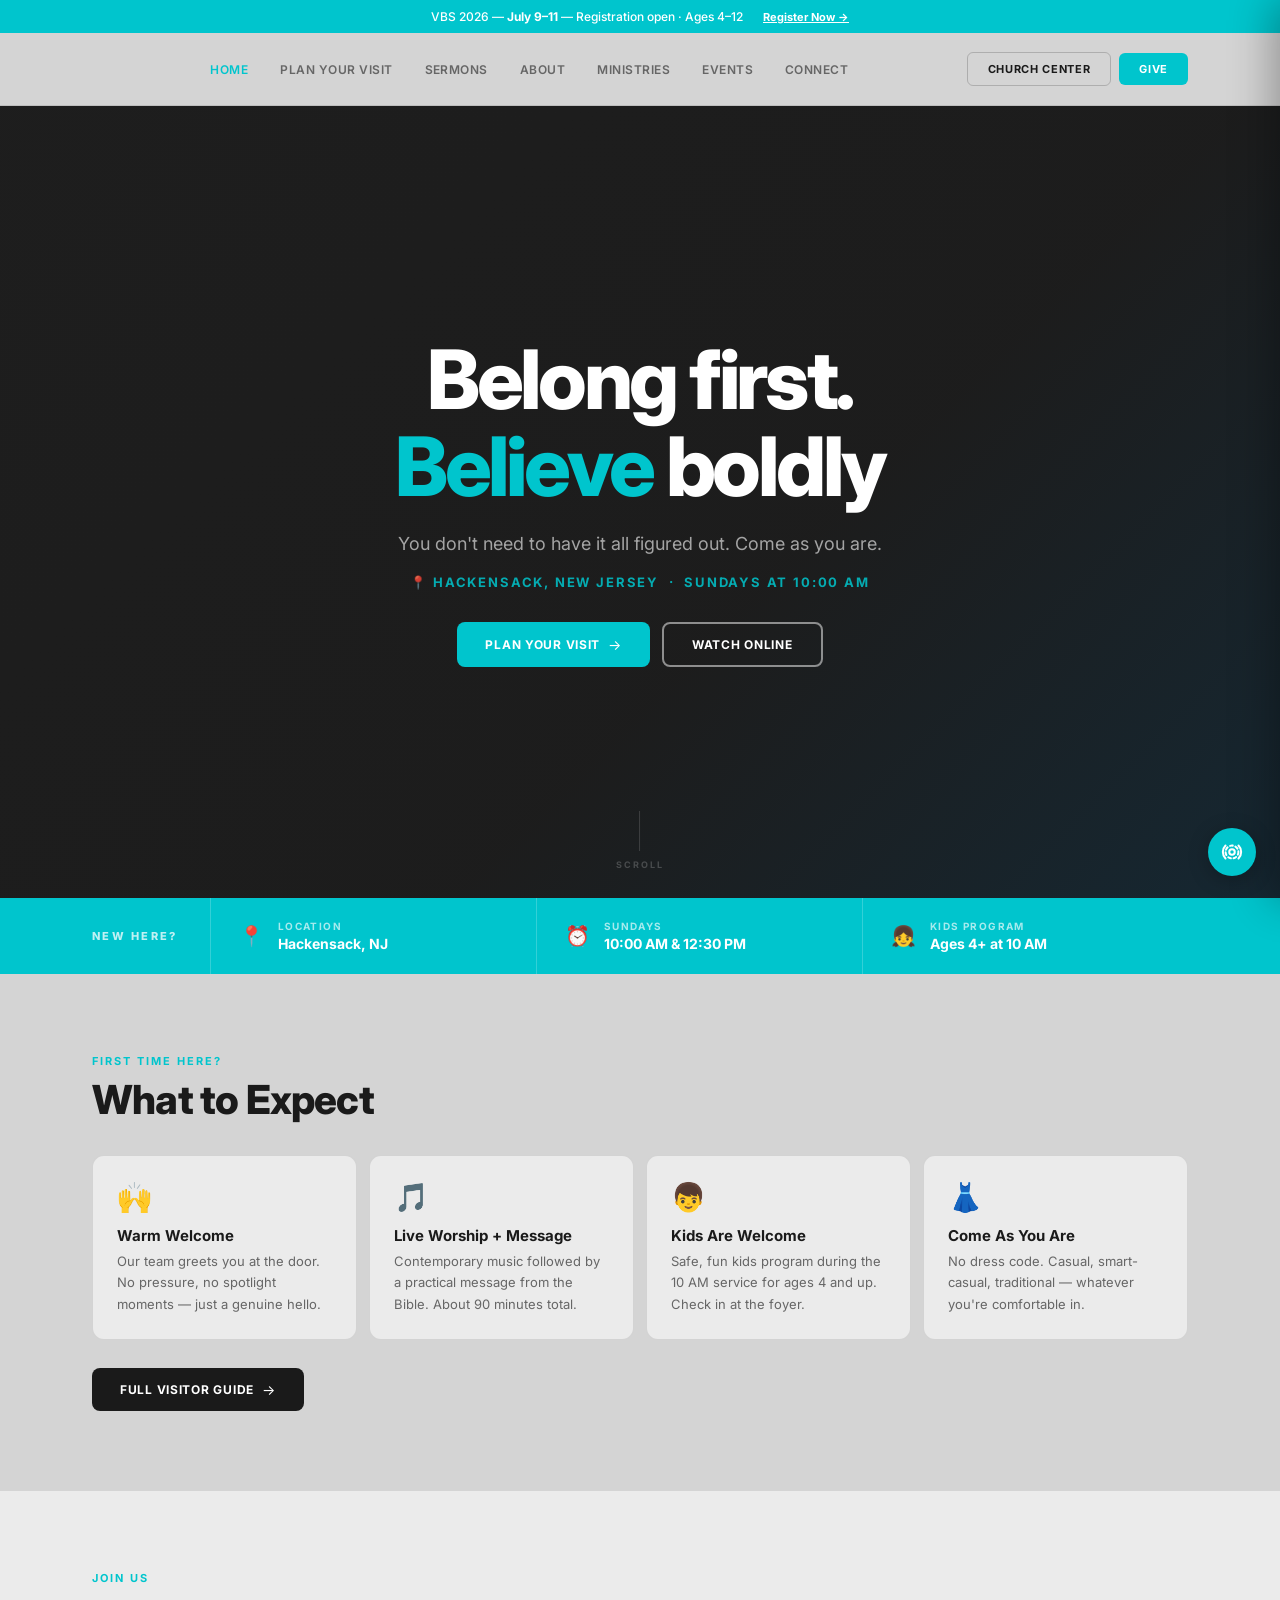
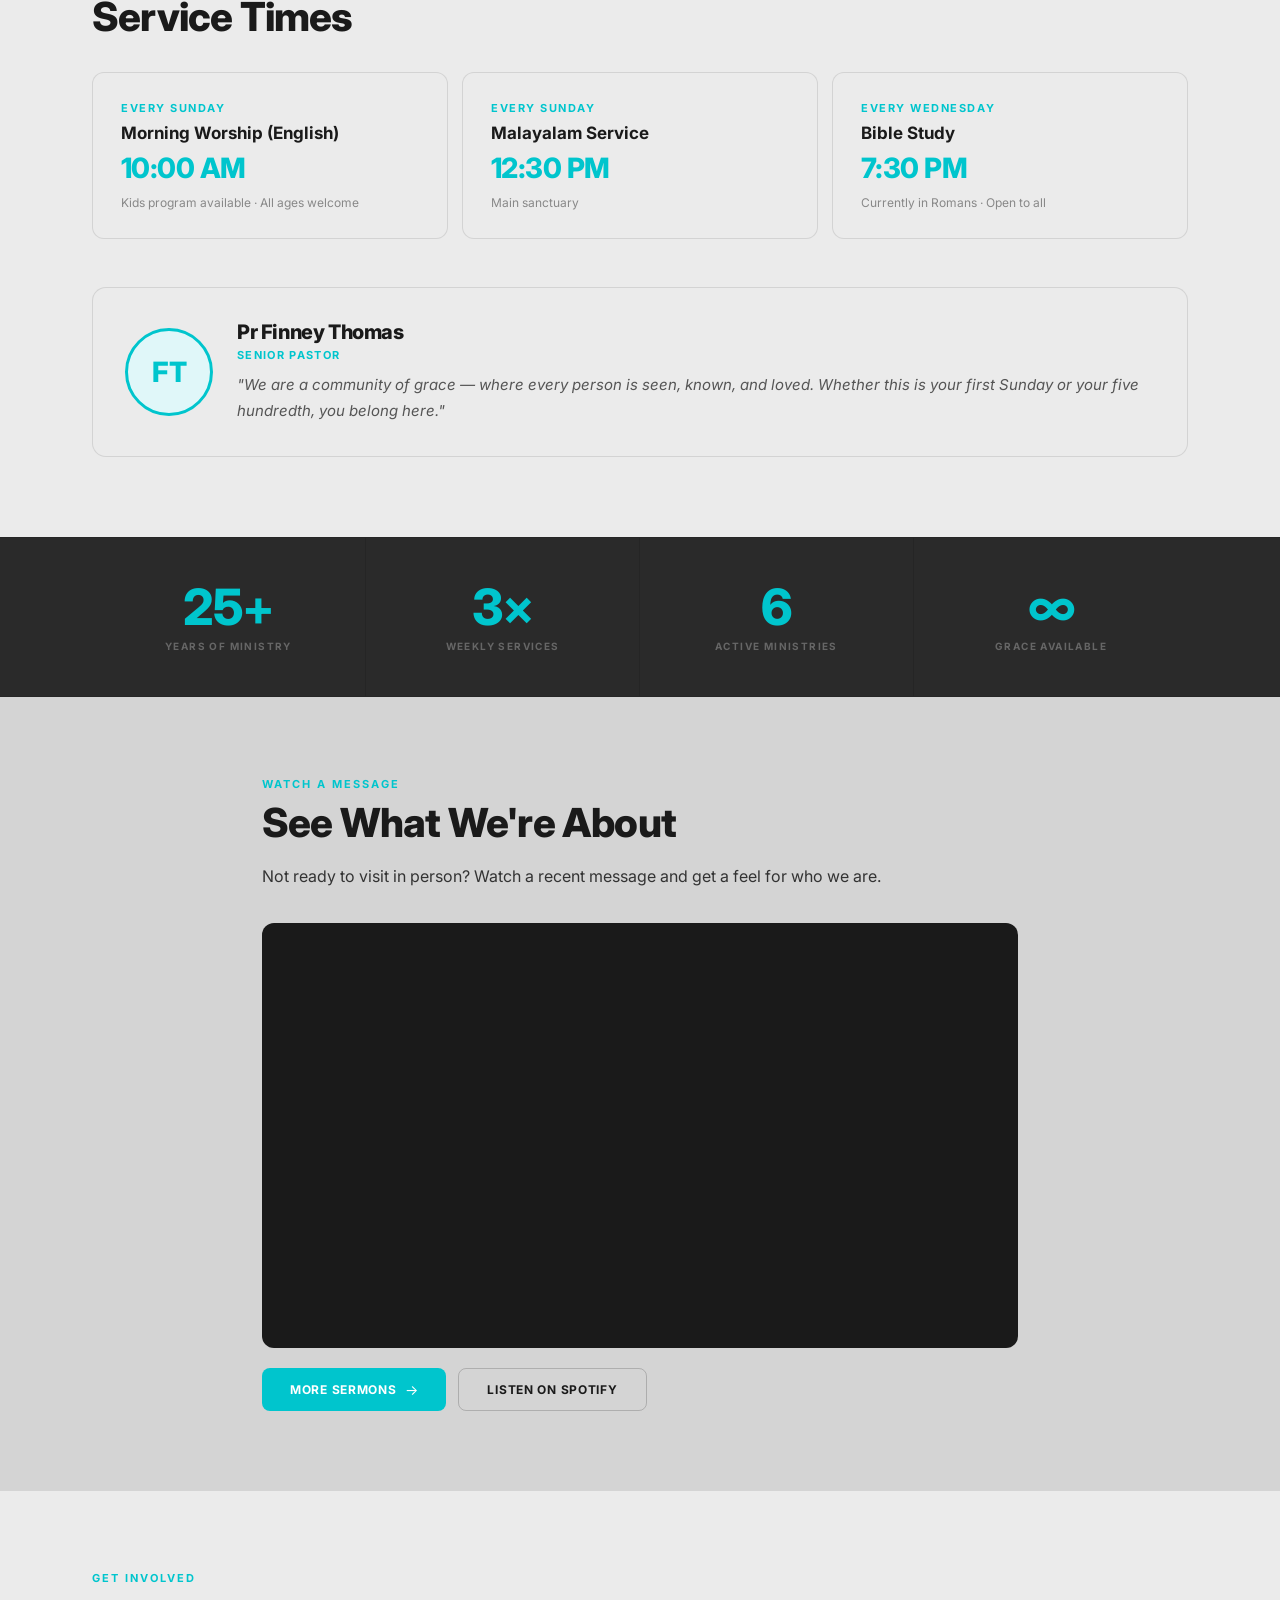
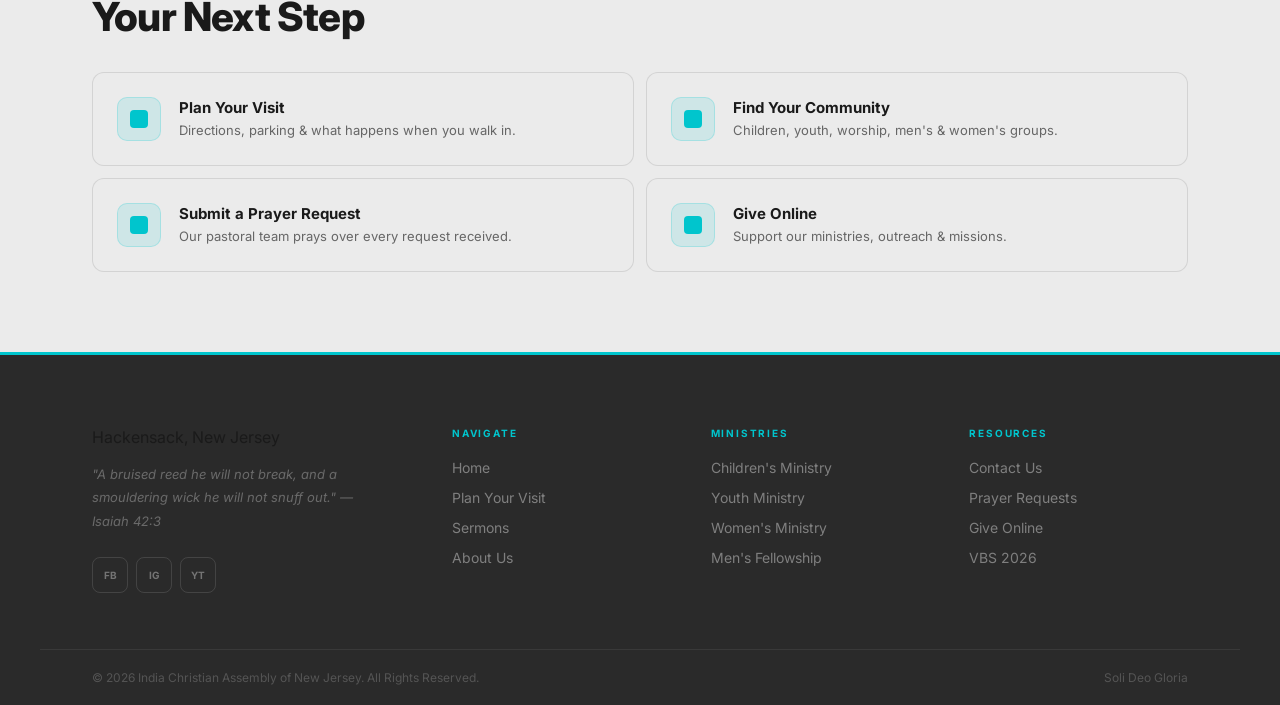
==== commit babbd08d: "Add files via upload" ====
--- a/index.html
+++ b/index.html
@@ -108,7 +108,7 @@
   </div>
   <div class="hero-overlay"></div>
   <div class="hero-content">
-    <h1>Belong first. <em>Believe</em> boldly</h1>
+    <h1>Belong first.<br> <em>Believe</em> boldly</h1>
     <p class="hero-sub">You don't need to have it all figured out. Come as you are.</p>
     <div class="hero-location">📍 Hackensack, New Jersey &nbsp;·&nbsp; Sundays at 10:00 AM</div>
     <div class="hero-btns">
@@ -256,4 +256,4 @@
 <script src="footer.js"></script>
 <script src="color-manager-widget.js"></script>
 </body>
-</html>
+</html>
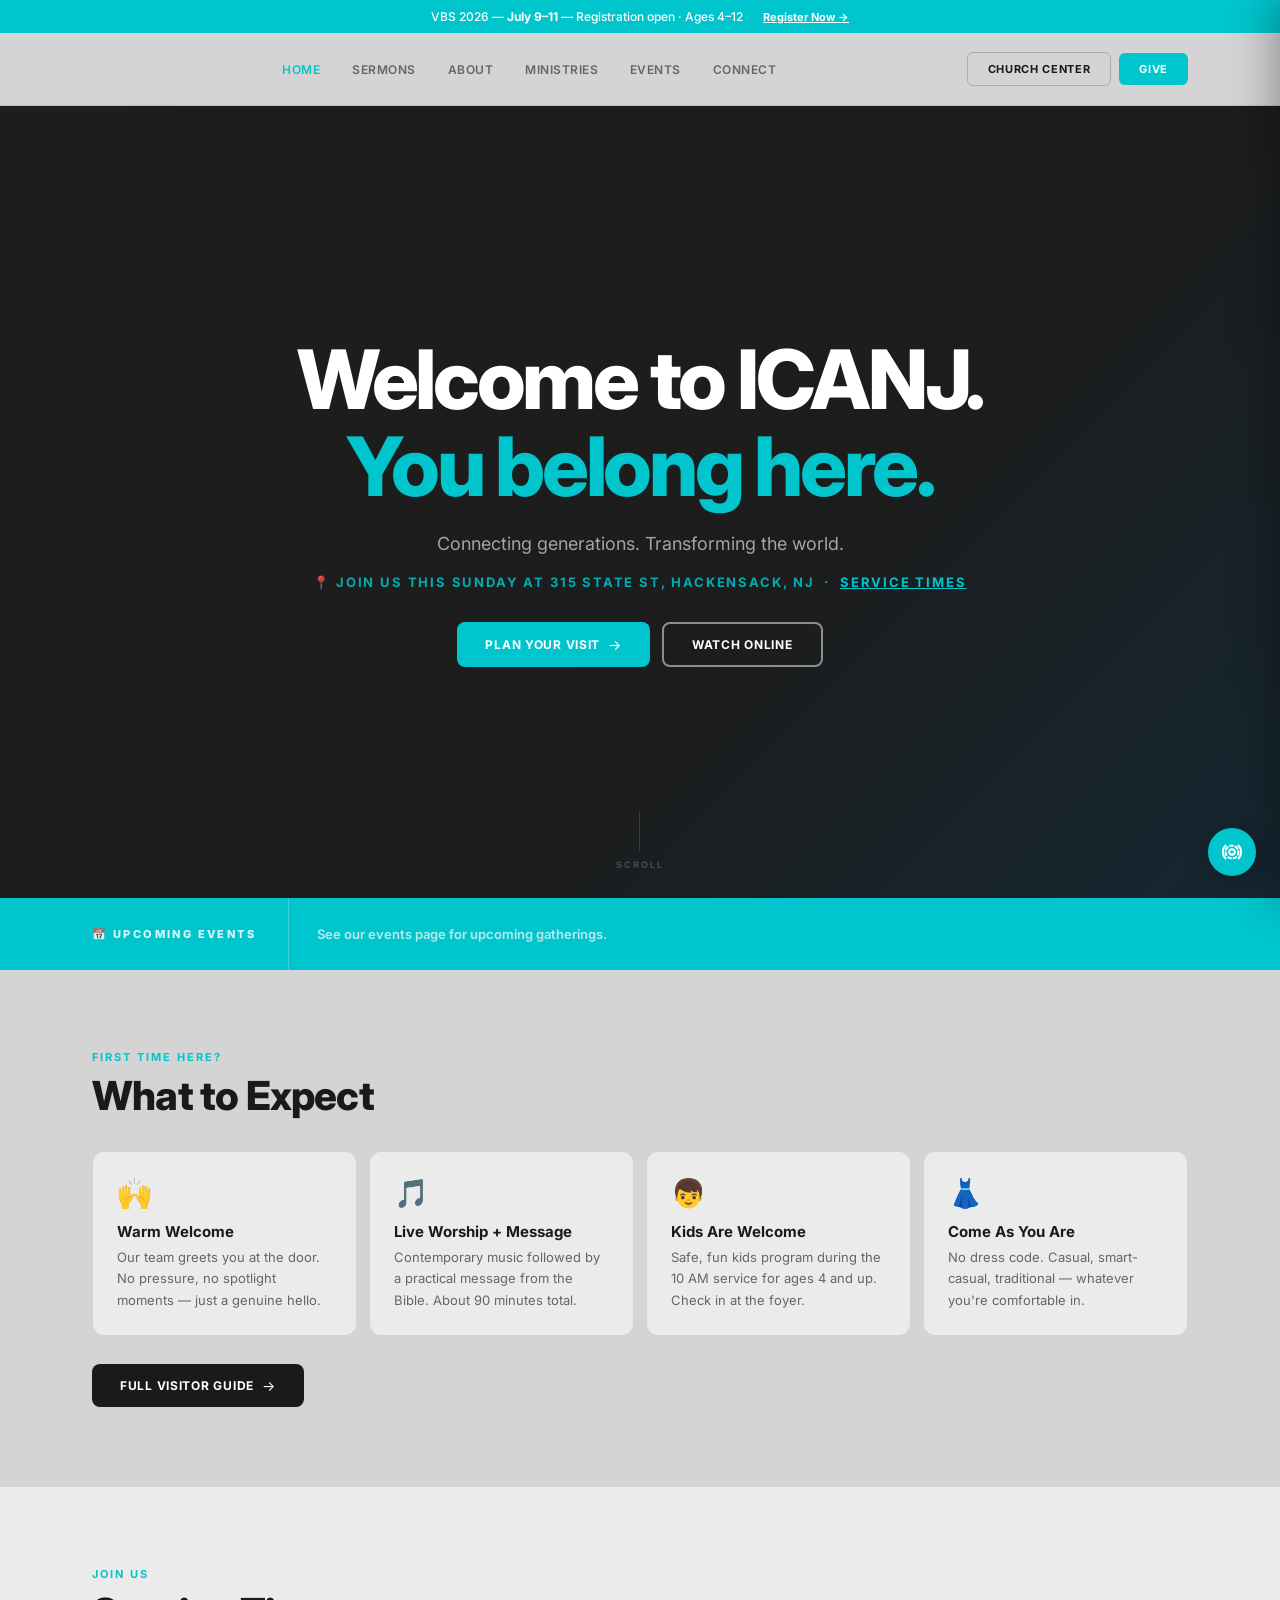
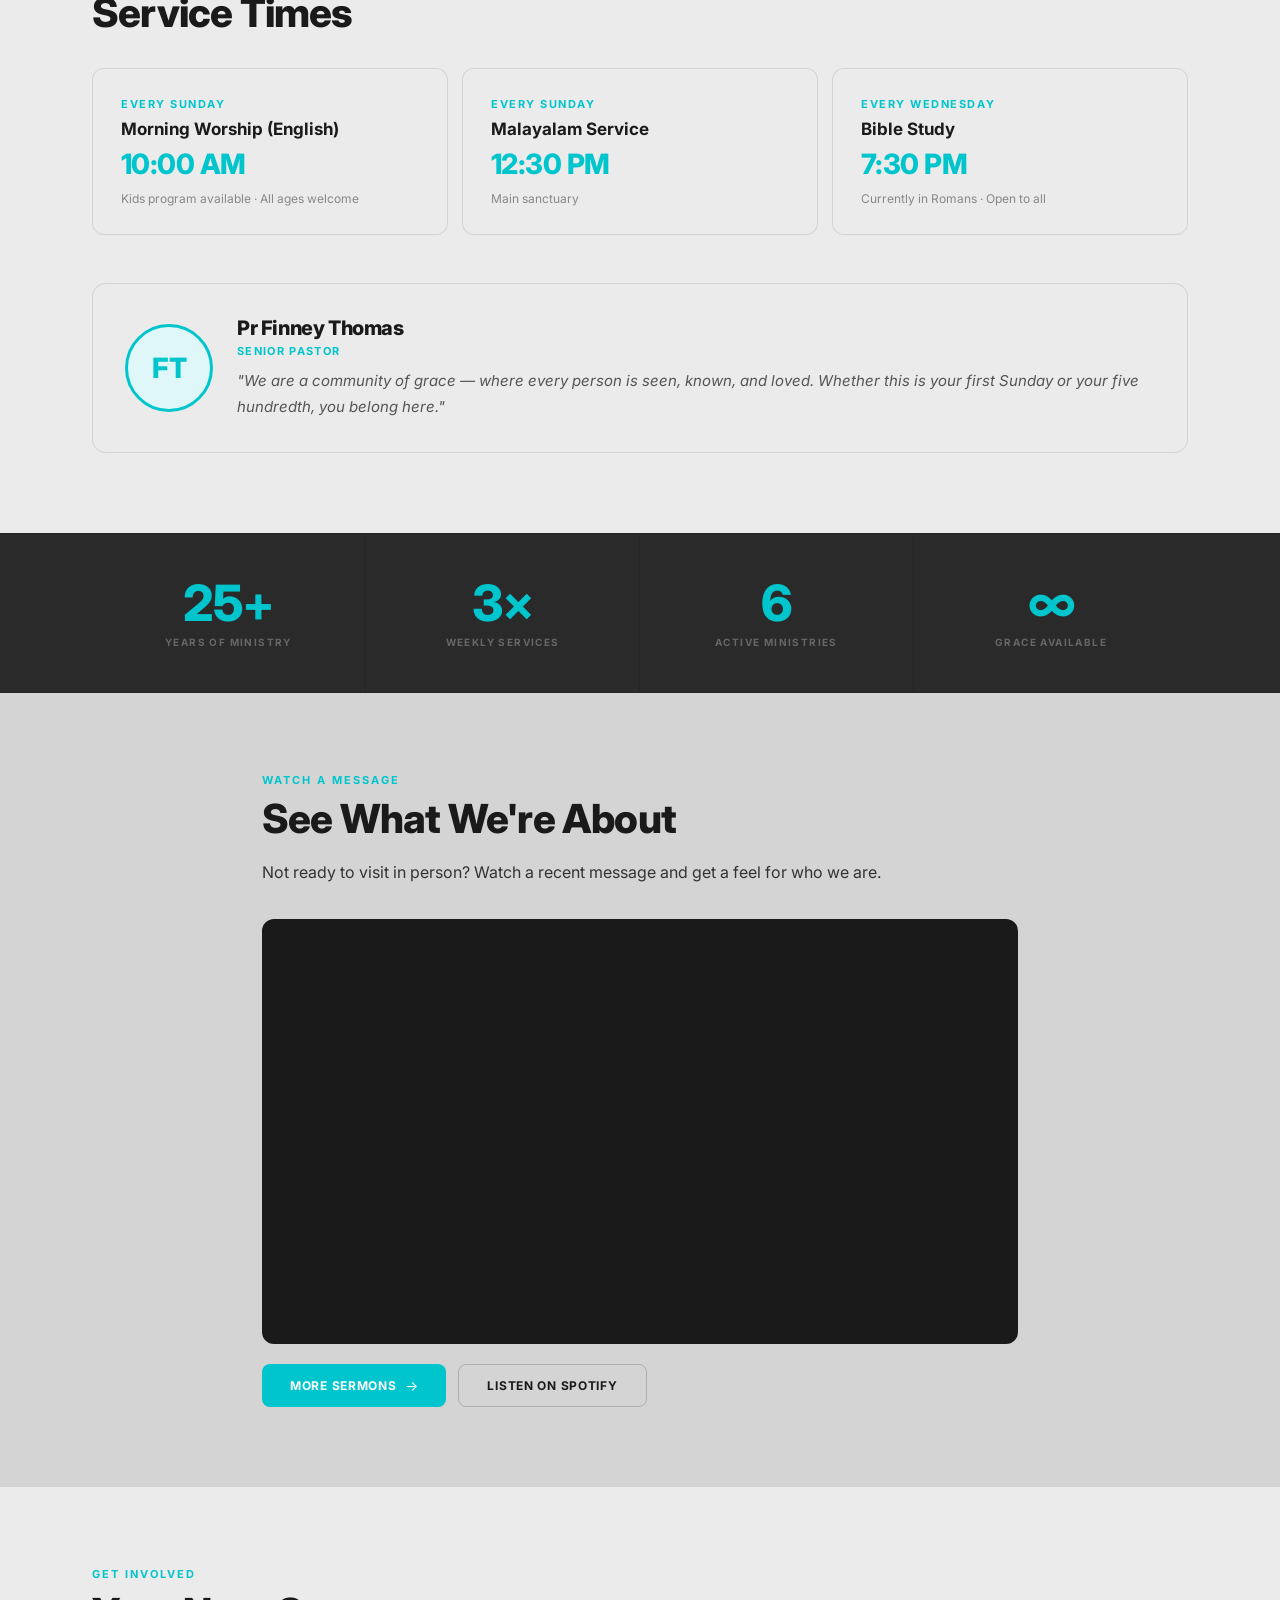
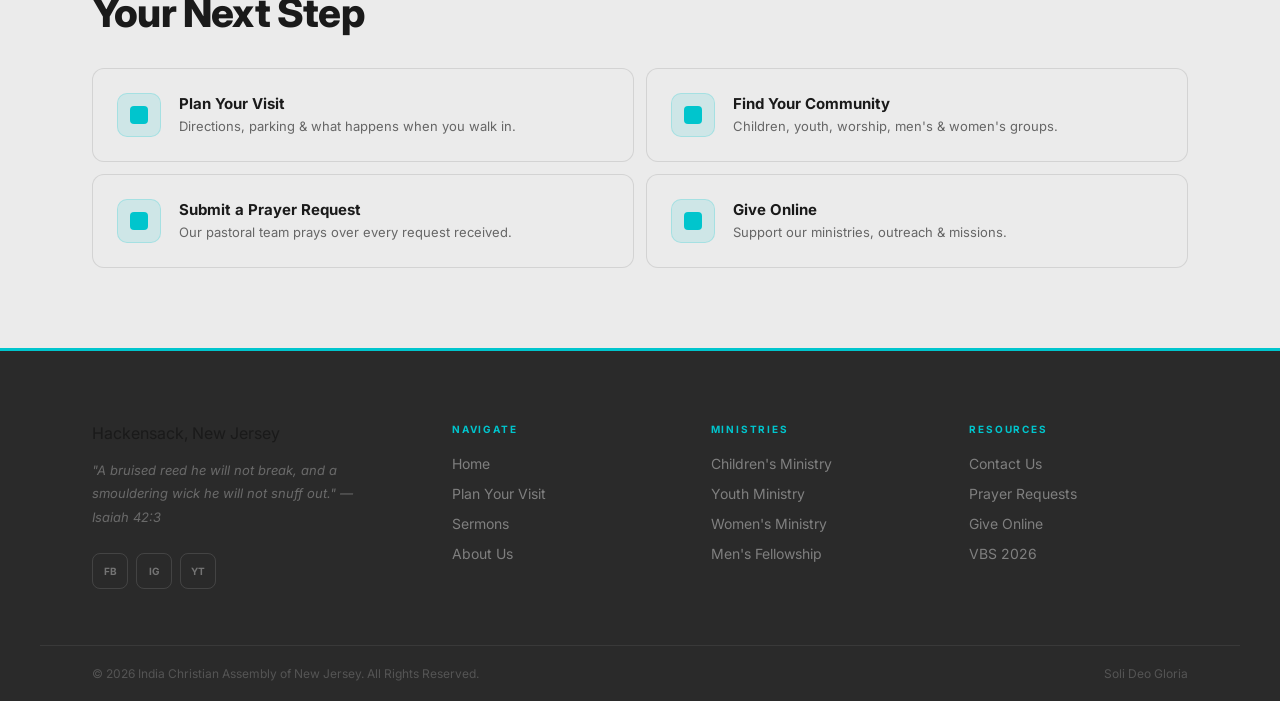
==== commit c037d261: "Add files via upload" ====
--- a/index.html
+++ b/index.html
@@ -20,16 +20,29 @@
 .hero-scroll-line{width:1px;height:40px;background:rgba(255,255,255,0.15);}
 .hero-scroll span{font-size:9px;font-weight:700;letter-spacing:0.22em;text-transform:uppercase;color:rgba(255,255,255,0.2);}
 
-/* NEW HERE STRIP */
-.new-here-strip{background:var(--teal);}
-.new-here-inner{max-width:1200px;margin:0 auto;padding:0 52px;display:grid;grid-template-columns:auto 1px 1fr 1px 1fr 1px 1fr;align-items:stretch;}
-.nh-label{padding:22px 32px 22px 0;display:flex;align-items:center;}
-.nh-label span{font-size:11px;font-weight:800;letter-spacing:0.22em;text-transform:uppercase;color:rgba(255,255,255,0.75);}
-.nh-sep{background:rgba(255,255,255,0.2);}
-.nh-item{padding:22px 28px;display:flex;align-items:center;gap:14px;}
-.nh-icon{font-size:20px;flex-shrink:0;}
-.nh-text-label{font-size:10px;font-weight:700;letter-spacing:0.14em;text-transform:uppercase;color:rgba(255,255,255,0.65);margin-bottom:3px;}
-.nh-text-val{font-size:14px;font-weight:700;color:#fff;}
+/* UPCOMING EVENTS STRIP */
+.events-strip{background:var(--teal);overflow:hidden;}
+.events-strip-inner{max-width:1200px;margin:0 auto;padding:0 52px;display:grid;grid-template-columns:auto 1px 1fr;align-items:stretch;min-height:72px;}
+.es-label{padding:18px 32px 18px 0;display:flex;align-items:center;gap:10px;white-space:nowrap;}
+.es-label span{font-size:11px;font-weight:800;letter-spacing:0.22em;text-transform:uppercase;color:rgba(255,255,255,0.85);}
+.es-sep{background:rgba(255,255,255,0.25);}
+.es-events{display:flex;align-items:stretch;overflow:hidden;}
+.es-event{display:flex;align-items:center;gap:14px;padding:16px 28px;border-right:1px solid rgba(255,255,255,0.2);flex-shrink:0;text-decoration:none;transition:background 0.2s;}
+.es-event:hover{background:rgba(255,255,255,0.1);}
+.es-event-date{font-size:10px;font-weight:700;letter-spacing:0.14em;text-transform:uppercase;color:rgba(255,255,255,0.7);margin-bottom:2px;}
+.es-event-name{font-size:14px;font-weight:700;color:#fff;}
+.es-event-loc{font-size:11px;color:rgba(255,255,255,0.65);margin-top:1px;}
+.es-loading{display:flex;align-items:center;padding:0 28px;color:rgba(255,255,255,0.7);font-size:13px;font-weight:600;}
+.es-all{display:flex;align-items:center;padding:0 28px;white-space:nowrap;}
+.es-all a{font-size:11px;font-weight:800;letter-spacing:0.14em;text-transform:uppercase;color:rgba(255,255,255,0.85);text-decoration:none;}
+.es-all a:hover{color:#fff;}
+@media(max-width:1024px){
+  .events-strip-inner{grid-template-columns:1fr;padding:0;}
+  .es-label{padding:12px 16px 8px;border-bottom:1px solid rgba(255,255,255,0.2);}
+  .es-events{flex-direction:column;overflow:visible;}
+  .es-event{border-right:none;border-bottom:1px solid rgba(255,255,255,0.15);padding:12px 16px;}
+  .es-all{padding:10px 16px;}
+}
 
 /* WHAT TO EXPECT */
 .expect-grid{display:grid;grid-template-columns:repeat(4,1fr);gap:12px;margin-top:32px;}
@@ -108,9 +121,9 @@
   </div>
   <div class="hero-overlay"></div>
   <div class="hero-content">
-    <h1>Belong first.<br> <em>Believe</em> boldly</h1>
-    <p class="hero-sub">You don't need to have it all figured out. Come as you are.</p>
-    <div class="hero-location">📍 Hackensack, New Jersey &nbsp;·&nbsp; Sundays at 10:00 AM</div>
+    <h1>Welcome to ICANJ.<br><em>You belong here.</em></h1>
+    <p class="hero-sub">Connecting generations. Transforming the world.</p>
+    <div class="hero-location">📍 Join us this Sunday at 315 State St, Hackensack, NJ &nbsp;·&nbsp; <a href="service-times.html" style="color:var(--teal);text-decoration:underline;font-weight:700;">Service Times</a></div>
     <div class="hero-btns">
       <a href="visit.html" class="btn btn-primary btn-arrow">Plan Your Visit</a>
       <a href="sermons.html" class="btn btn-outline-light">Watch Online</a>
@@ -119,27 +132,61 @@
   <div class="hero-scroll"><div class="hero-scroll-line"></div><span>Scroll</span></div>
 </section>
 
-<!-- ══ NEW HERE STRIP — key info visible immediately ══ -->
-<div class="new-here-strip">
-  <div class="new-here-inner">
-    <div class="nh-label"><span>New Here?</span></div>
-    <div class="nh-sep"></div>
-    <div class="nh-item">
-      <div class="nh-icon">📍</div>
-      <div><div class="nh-text-label">Location</div><div class="nh-text-val">Hackensack, NJ</div></div>
-    </div>
-    <div class="nh-sep"></div>
-    <div class="nh-item">
-      <div class="nh-icon">⏰</div>
-      <div><div class="nh-text-label">Sundays</div><div class="nh-text-val">10:00 AM &amp; 12:30 PM</div></div>
-    </div>
-    <div class="nh-sep"></div>
-    <div class="nh-item">
-      <div class="nh-icon">👧</div>
-      <div><div class="nh-text-label">Kids Program</div><div class="nh-text-val">Ages 4+ at 10 AM</div></div>
+<!-- ══ UPCOMING EVENTS STRIP (Google Calendar) ══ -->
+<div class="events-strip">
+  <div class="events-strip-inner">
+    <div class="es-label"><span>📅 Upcoming Events</span></div>
+    <div class="es-sep"></div>
+    <div style="display:flex;align-items:stretch;overflow:hidden;flex:1;" id="esRow">
+      <div class="es-loading" id="esLoading">Loading events…</div>
     </div>
   </div>
 </div>
+<script>
+(function(){
+  // Google Calendar public JSON feed
+  // Replace CALENDAR_ID with your public Google Calendar ID (e.g. icanj.church@gmail.com or the numeric ID)
+  const CAL_ID = encodeURIComponent('CALENDAR_ID_HERE');
+  const API_KEY = 'GOOGLE_API_KEY_HERE';
+  const now = new Date().toISOString();
+  const url = `https://www.googleapis.com/calendar/v3/calendars/${CAL_ID}/events?key=${API_KEY}&orderBy=startTime&singleEvents=true&timeMin=${now}&maxResults=4&fields=items(summary,start,end,location,htmlLink)`;
+
+  const row = document.getElementById('esRow');
+  const loading = document.getElementById('esLoading');
+
+  fetch(url)
+    .then(r => r.json())
+    .then(data => {
+      loading.remove();
+      const items = (data.items || []).slice(0, 3);
+      if (!items.length) {
+        row.innerHTML = '<div class="es-loading">No upcoming events — check back soon!</div>';
+        return;
+      }
+      items.forEach(ev => {
+        const dt = ev.start.dateTime || ev.start.date;
+        const d = new Date(dt);
+        const dateStr = d.toLocaleDateString('en-US',{weekday:'short',month:'short',day:'numeric'});
+        const timeStr = ev.start.dateTime ? d.toLocaleTimeString('en-US',{hour:'numeric',minute:'2-digit'}) : 'All Day';
+        const loc = ev.location ? ev.location.split(',')[0] : '';
+        const el = document.createElement('a');
+        el.href = ev.htmlLink || 'events.html';
+        el.target = '_blank';
+        el.className = 'es-event';
+        el.innerHTML = `<div><div class="es-event-date">${dateStr} · ${timeStr}</div><div class="es-event-name">${ev.summary}</div>${loc ? `<div class="es-event-loc">📍 ${loc}</div>` : ''}</div>`;
+        row.appendChild(el);
+      });
+      // "See all" link
+      const all = document.createElement('div');
+      all.className = 'es-all';
+      all.innerHTML = '<a href="events.html">See All →</a>';
+      row.appendChild(all);
+    })
+    .catch(() => {
+      loading.textContent = 'See our events page for upcoming gatherings.';
+    });
+})();
+</script>
 
 <!-- ══ WHAT TO EXPECT ══ -->
 <section class="section" style="background:var(--bg-soft);">
--- a/style.css
+++ b/style.css
@@ -12,10 +12,10 @@
   --teal-dark:   #00a8b5;
   --teal-light:  rgba(0,197,205,0.12);
 
-  --bg:          #C8C8C8;
-  --bg-soft:     #D4D4D4;
-  --bg-card:     #DEDEDE;
-  --bg-white:    #EBEBEB;
+  --bg:          #ffffff;
+  --bg-soft:     #f4f4f4;
+  --bg-card:     #f9f9f9;
+  --bg-white:    #ffffff;
 
   --ink:         #1a1a1a;
   --body:        #333333;
@@ -46,7 +46,7 @@
 
 /* ── HEADER ── */
 .site-header {
-  background:rgba(200,200,200,0.97);
+  background:rgba(255,255,255,0.97);
   backdrop-filter:blur(12px);
   border-bottom:1px solid var(--border);
   position:sticky; top:0; z-index:200;
